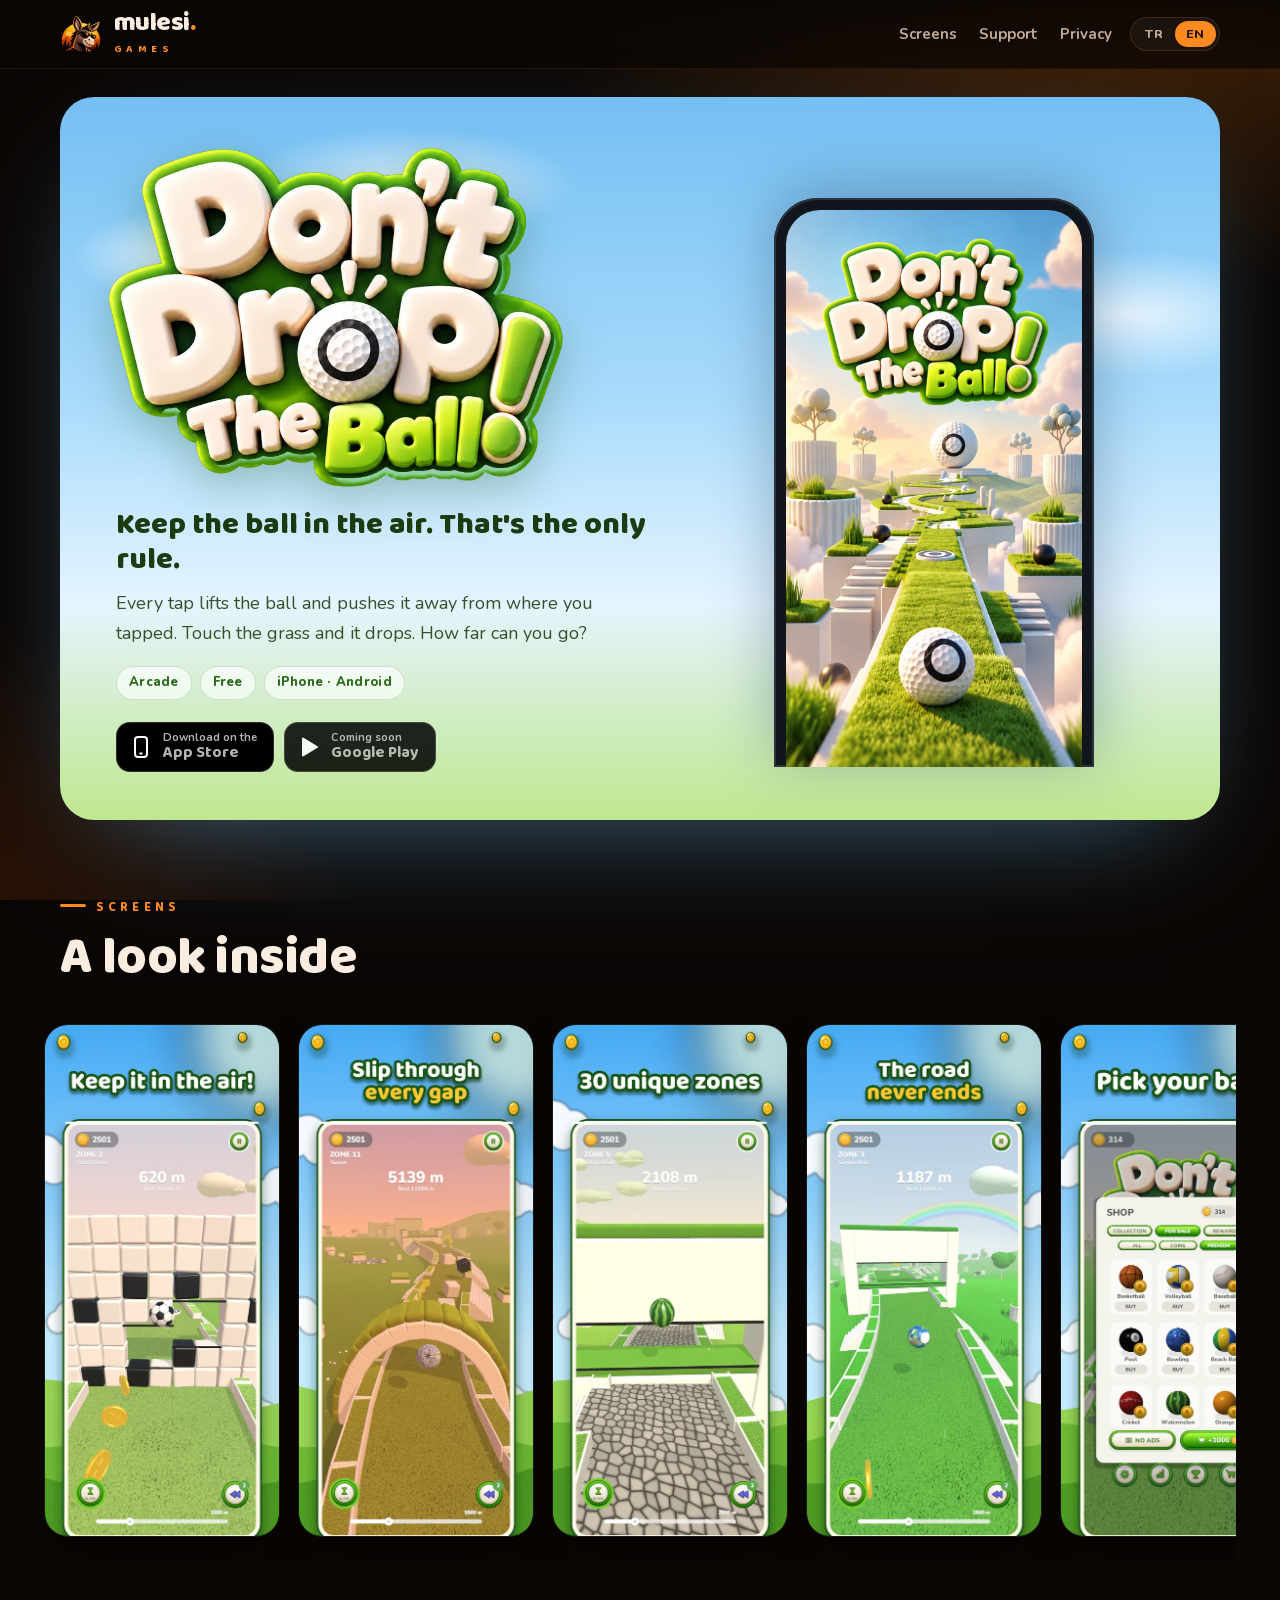
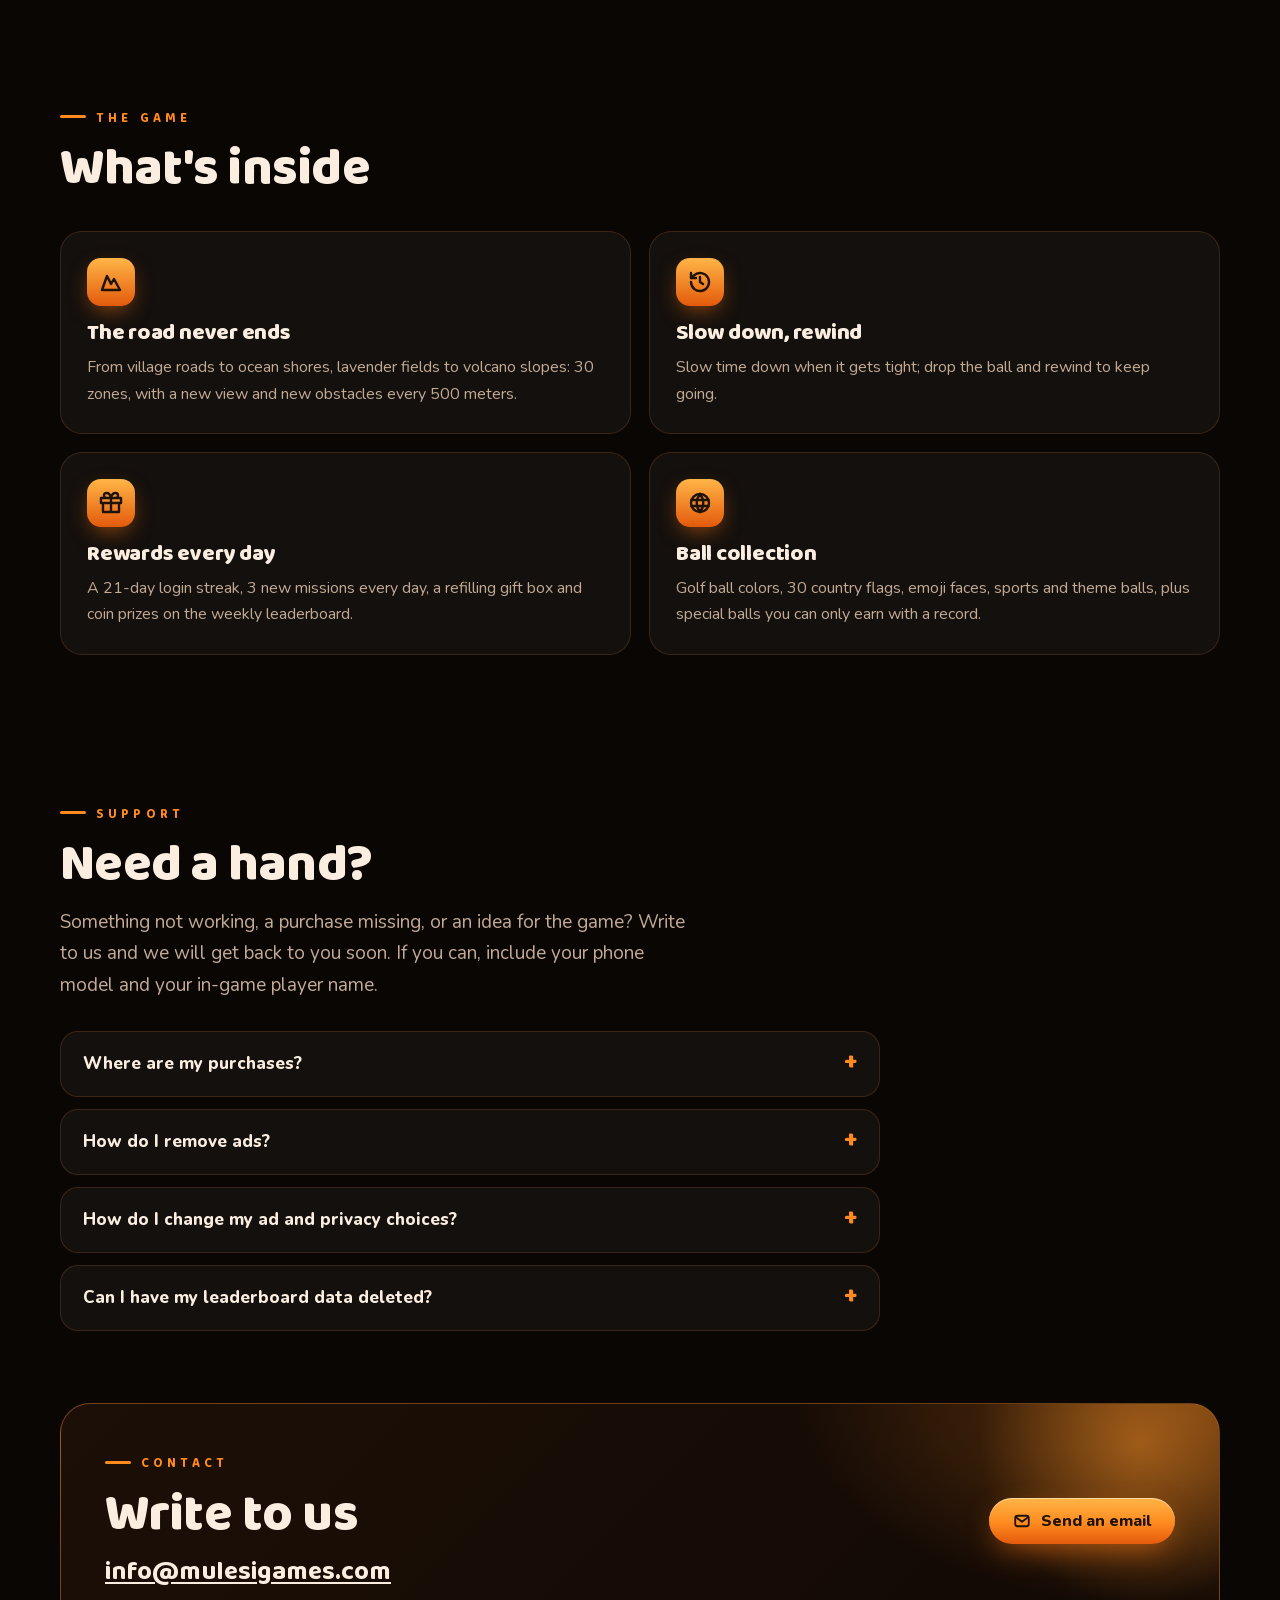
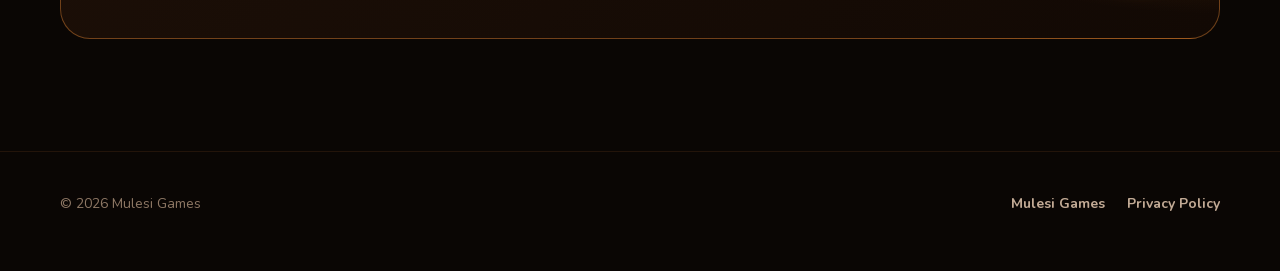
==== dontdrop/index.html @ 301cf57c "Don't Drop is live: App Store link on the home and game pages, Smart App Banner Co-Authored-By: Clau" ====
<!doctype html>
<html lang="en" class="lang-en">
<head>
<meta charset="utf-8">
<meta name="viewport" content="width=device-width, initial-scale=1">
<title>Don't Drop the Ball! · Mulesi Games</title>
<meta name="apple-itunes-app" content="app-id=6822389114">
<meta name="description" content="Don't Drop the Ball! Keep the ball in the air on an endless road through 30 zones. Support, FAQ and contact.">
<meta name="theme-color" content="#0a0604">
<meta property="og:title" content="Don't Drop the Ball!">
<meta property="og:description" content="One tap, one ball, an endless road. How far can you go?">
<meta property="og:image" content="https://mulesigames.com/dontdrop/img/splash.webp">
<meta property="og:url" content="https://mulesigames.com/dontdrop/">
<link rel="icon" type="image/png" href="/favicon.png">
<link rel="apple-touch-icon" href="/apple-touch-icon.png">
<link rel="preload" href="/assets/fonts/baloo2-latin.woff2" as="font" type="font/woff2" crossorigin>
<link rel="stylesheet" href="/assets/site.css?v=5">
<script>(function(){var l;try{l=localStorage.getItem("lang")}catch(e){}if(l!=="tr"&&l!=="en")l=(navigator.language||"").toLowerCase().indexOf("tr")===0?"tr":"en";document.documentElement.className="lang-"+l;document.documentElement.lang=l})()</script>
</head>
<body>

<header class="top">
  <div class="wrap">
    <a class="brand" href="/" aria-label="Mulesi Games">
      <img src="/assets/img/mascot.webp" alt="" width="44" height="44">
      <span><b>mulesi<i>.</i></b><small>GAMES</small></span>
    </a>
    <nav class="nav">
      <a href="#screens"><span data-l="tr">Görseller</span><span data-l="en">Screens</span></a>
      <a href="#support"><span data-l="tr">Destek</span><span data-l="en">Support</span></a>
      <a href="/dontdrop/privacy/"><span data-l="tr">Gizlilik</span><span data-l="en">Privacy</span></a>
    </nav>
    <div class="lang" role="group" aria-label="Language"><button data-set="tr">TR</button><button data-set="en">EN</button></div>
  </div>
</header>

<main>

<div class="wrap">
  <div class="g-hero">
    <div class="copy">
      <img class="logo" src="/dontdrop/img/logo.webp" alt="Don't Drop the Ball!" width="820" height="615">
      <div class="say"><span data-l="tr">Topu havada tut. Tek kural bu.</span><span data-l="en">Keep the ball in the air. That's the only rule.</span></div>
      <p data-l="tr">Her dokunuşta top havalanır ve dokunduğun tarafın tersine kayar. Çimene değerse düşer. Ne kadar uzağa gidebilirsin?</p>
      <p data-l="en">Every tap lifts the ball and pushes it away from where you tapped. Touch the grass and it drops. How far can you go?</p>
      <ul class="chips">
        <li>Arcade</li>
        <li><span data-l="tr">Ücretsiz</span><span data-l="en">Free</span></li>
        <li>iPhone · Android</li>
      </ul>
      <div class="stores">
        <a class="store" href="https://apps.apple.com/app/id6822389114" target="_blank" rel="noopener" aria-label="Don't Drop the Ball! App Store">
          <svg viewBox="0 0 24 24" fill="none" stroke="currentColor" stroke-width="2" aria-hidden="true"><rect x="6" y="2" width="12" height="20" rx="3"/><path d="M10.5 18.5h3"/></svg>
          <span><span data-l="tr">Hemen indir</span><span data-l="en">Download on the</span><b>App Store</b></span>
        </a>
        <span class="store soon">
          <svg viewBox="0 0 24 24" aria-hidden="true"><path fill="currentColor" d="M5 3.5v17a1 1 0 0 0 1.5.87l14-8.5a1 1 0 0 0 0-1.74l-14-8.5A1 1 0 0 0 5 3.5z"/></svg>
          <span><span data-l="tr">Yakında</span><span data-l="en">Coming soon</span><b>Google Play</b></span>
        </span>
      </div>
    </div>
    <div class="phone"><img src="/dontdrop/img/splash.webp" alt="" width="941" height="1672"></div>
  </div>
</div>

<section id="screens">
  <div class="wrap">
    <span class="kicker"><span data-l="tr">Görseller</span><span data-l="en">Screens</span></span>
    <h2 class="title"><span data-l="tr">Oyundan kareler</span><span data-l="en">A look inside</span></h2>
    <div class="shots" data-l="tr">
      <img src="/dontdrop/img/tr-1.webp" alt="Topu havada tut" width="480" height="1043" loading="lazy">
      <img src="/dontdrop/img/tr-2.webp" alt="Engellerin arasından süzül" width="480" height="1043" loading="lazy">
      <img src="/dontdrop/img/tr-3.webp" alt="30 farklı bölge" width="480" height="1043" loading="lazy">
      <img src="/dontdrop/img/tr-4.webp" alt="Yol hiç bitmez" width="480" height="1043" loading="lazy">
      <img src="/dontdrop/img/tr-5.webp" alt="Topunu seç" width="480" height="1043" loading="lazy">
      <img src="/dontdrop/img/tr-6.webp" alt="Her gün ödül" width="480" height="1043" loading="lazy">
      <img src="/dontdrop/img/tr-7.webp" alt="Günlük görevler" width="480" height="1043" loading="lazy">
    </div>
    <div class="shots" data-l="en">
      <img src="/dontdrop/img/en-1.webp" alt="Keep the ball in the air" width="480" height="1043" loading="lazy">
      <img src="/dontdrop/img/en-2.webp" alt="Slip through the obstacles" width="480" height="1043" loading="lazy">
      <img src="/dontdrop/img/en-3.webp" alt="30 different zones" width="480" height="1043" loading="lazy">
      <img src="/dontdrop/img/en-4.webp" alt="The road never ends" width="480" height="1043" loading="lazy">
      <img src="/dontdrop/img/en-5.webp" alt="Pick your ball" width="480" height="1043" loading="lazy">
      <img src="/dontdrop/img/en-6.webp" alt="Rewards every day" width="480" height="1043" loading="lazy">
      <img src="/dontdrop/img/en-7.webp" alt="Daily missions" width="480" height="1043" loading="lazy">
    </div>
  </div>
</section>

<section>
  <div class="wrap">
    <span class="kicker"><span data-l="tr">Oyun</span><span data-l="en">The game</span></span>
    <h2 class="title"><span data-l="tr">Neler var?</span><span data-l="en">What's inside</span></h2>
    <div class="features">
      <div class="value">
        <div class="ic"><svg viewBox="0 0 24 24" fill="none" stroke="currentColor" stroke-width="2.4" stroke-linecap="round" stroke-linejoin="round" aria-hidden="true"><path d="M3 20l5-14 4 8 3-5 6 11z"/></svg></div>
        <h3><span data-l="tr">Yol hiç bitmez</span><span data-l="en">The road never ends</span></h3>
        <p data-l="tr">Köy yolundan okyanus kıyısına, lavanta tarlalarından volkan eteğine 30 farklı bölge. Her 500 metrede yeni bir manzara ve yeni engeller.</p>
        <p data-l="en">From village roads to ocean shores, lavender fields to volcano slopes: 30 zones, with a new view and new obstacles every 500 meters.</p>
      </div>
      <div class="value">
        <div class="ic"><svg viewBox="0 0 24 24" fill="none" stroke="currentColor" stroke-width="2.4" stroke-linecap="round" stroke-linejoin="round" aria-hidden="true"><path d="M3 12a9 9 0 1 0 3-6.7L3 8"/><path d="M3 3v5h5M12 7v5l3 2"/></svg></div>
        <h3><span data-l="tr">Yavaşlat, geri sar</span><span data-l="en">Slow down, rewind</span></h3>
        <p data-l="tr">Zor anlarda zamanı yavaşlat; düşersen geri sar ve kaldığın yerden devam et.</p>
        <p data-l="en">Slow time down when it gets tight; drop the ball and rewind to keep going.</p>
      </div>
      <div class="value">
        <div class="ic"><svg viewBox="0 0 24 24" fill="none" stroke="currentColor" stroke-width="2.4" stroke-linecap="round" stroke-linejoin="round" aria-hidden="true"><path d="M20 12v9H4v-9M2 7h20v5H2zM12 21V7M12 7H7.5a2.5 2.5 0 1 1 0-5C11 2 12 7 12 7zM12 7h4.5a2.5 2.5 0 1 0 0-5C13 2 12 7 12 7z"/></svg></div>
        <h3><span data-l="tr">Her gün ödül</span><span data-l="en">Rewards every day</span></h3>
        <p data-l="tr">21 günlük giriş serisi, her gün 3 yeni görev, dolan hediye kutusu ve haftalık sıralamada jeton ödülleri.</p>
        <p data-l="en">A 21-day login streak, 3 new missions every day, a refilling gift box and coin prizes on the weekly leaderboard.</p>
      </div>
      <div class="value">
        <div class="ic"><svg viewBox="0 0 24 24" fill="none" stroke="currentColor" stroke-width="2.4" stroke-linecap="round" stroke-linejoin="round" aria-hidden="true"><circle cx="12" cy="12" r="9"/><path d="M12 3a14 14 0 0 1 0 18M12 3a14 14 0 0 0 0 18M3.5 9h17M3.5 15h17"/></svg></div>
        <h3><span data-l="tr">Top koleksiyonu</span><span data-l="en">Ball collection</span></h3>
        <p data-l="tr">Golf topu renkleri, 30 ülke bayrağı, emoji yüzleri, spor ve tema topları; yalnızca rekorla kazanılan özel toplar.</p>
        <p data-l="en">Golf ball colors, 30 country flags, emoji faces, sports and theme balls, plus special balls you can only earn with a record.</p>
      </div>
    </div>
  </div>
</section>

<section id="support">
  <div class="wrap">
    <span class="kicker"><span data-l="tr">Destek</span><span data-l="en">Support</span></span>
    <h2 class="title"><span data-l="tr">Yardım lazım mı?</span><span data-l="en">Need a hand?</span></h2>
    <p class="lead" data-l="tr">Bir sorun mu yaşadın, satın aldığın bir ürün mü görünmüyor ya da bir önerin mi var? Bize yaz, en kısa sürede dönelim. Mümkünse telefon modelini ve oyundaki oyuncu adını da ekle.</p>
    <p class="lead" data-l="en">Something not working, a purchase missing, or an idea for the game? Write to us and we will get back to you soon. If you can, include your phone model and your in-game player name.</p>

    <div class="faq">
      <details>
        <summary><span data-l="tr">Satın almalarım nerede?</span><span data-l="en">Where are my purchases?</span></summary>
        <p data-l="tr">iPhone'da Mağaza listesinin en altındaki <b>Satın alımları geri yükle</b> bağlantısına dokun (aynı Apple hesabıyla). Android'de satın almalar oyun açılınca kendiliğinden geri gelir.</p>
        <p data-l="en">On iPhone, tap <b>Restore purchases</b> at the bottom of the shop list (same Apple account). On Android, purchases come back automatically when the game starts.</p>
      </details>
      <details>
        <summary><span data-l="tr">Reklamları nasıl kaldırırım?</span><span data-l="en">How do I remove ads?</span></summary>
        <p data-l="tr">Mağazadaki <b>Reklamsız</b> paketi zorunlu reklamları kalıcı olarak kaldırır. Ödüllü reklamlar (2× jeton, reklamla devam) her zaman isteğe bağlıdır.</p>
        <p data-l="en">The <b>No Ads</b> pack in the shop removes forced ads for good. Rewarded ads (2× coins, continue with an ad) are always optional.</p>
      </details>
      <details>
        <summary><span data-l="tr">Reklam ve gizlilik tercihlerimi nasıl değiştiririm?</span><span data-l="en">How do I change my ad and privacy choices?</span></summary>
        <p data-l="tr">Oyunda <b>Ayarlar ▸ Gizlilik</b> bağlantısına dokun. Bulunduğun bölgede gerekiyorsa reklam izin seçeneklerin açılır; değilse gizlilik politikamızı görürsün.</p>
        <p data-l="en">In the game, tap <b>Settings ▸ Privacy</b>. Where your region requires it, your ad consent options open; otherwise you will see our privacy policy.</p>
      </details>
      <details>
        <summary><span data-l="tr">Sıralamadaki verilerimi sildirebilir miyim?</span><span data-l="en">Can I have my leaderboard data deleted?</span></summary>
        <p data-l="tr">Evet. Oyuncu adınla birlikte bize yaz, sıralamadaki kaydını sileriz. Oyunu silmek cihazdaki tüm verileri kaldırır.</p>
        <p data-l="en">Yes. Write to us with your player name and we will delete your leaderboard entry. Deleting the game removes all data on your device.</p>
      </details>
    </div>
  </div>
</section>

<section id="contact" style="padding-top:0">
  <div class="wrap">
    <div class="contact">
      <div>
        <span class="kicker"><span data-l="tr">İletişim</span><span data-l="en">Contact</span></span>
        <h2 class="title"><span data-l="tr">Bize yaz</span><span data-l="en">Write to us</span></h2>
        <p><a class="mail" href="mailto:info@mulesigames.com?subject=Don't%20Drop%20the%20Ball!">info@mulesigames.com</a></p>
      </div>
      <a class="btn btn-hot" href="mailto:info@mulesigames.com?subject=Don't%20Drop%20the%20Ball!">
        <svg viewBox="0 0 24 24" fill="none" stroke="currentColor" stroke-width="2.4" stroke-linecap="round" stroke-linejoin="round" aria-hidden="true"><rect x="3" y="5" width="18" height="14" rx="3"/><path d="M4 7l8 6 8-6"/></svg>
        <span data-l="tr">E-posta gönder</span><span data-l="en">Send an email</span></a>
    </div>
  </div>
</section>

</main>

<footer>
  <div class="wrap">
    <span>© <span data-year>2026</span> Mulesi Games</span>
    <div class="links">
      <a href="/">Mulesi Games</a>
      <a href="/dontdrop/privacy/"><span data-l="tr">Gizlilik Politikası</span><span data-l="en">Privacy Policy</span></a>
    </div>
  </div>
</footer>

<script src="/assets/site.js?v=2" defer></script>
</body>
</html>
---- assets/site.css ----
/* Mulesi Games — shared styles. Warm dark like the studio banner: black, glowing orange, cream. */

@font-face { font-family: "Baloo 2"; font-style: normal; font-weight: 600 800; font-display: swap;
  src: url(/assets/fonts/baloo2-latin-ext.woff2) format("woff2");
  unicode-range: U+0100-02BA, U+02BD-02C5, U+02C7-02CC, U+02CE-02D7, U+02DD-02FF, U+0304, U+0308, U+0329, U+1D00-1DBF, U+1E00-1E9F, U+1EF2-1EFF, U+2020, U+20A0-20AB, U+20AD-20C4, U+2113, U+2C60-2C7F, U+A720-A7FF; }
@font-face { font-family: "Baloo 2"; font-style: normal; font-weight: 600 800; font-display: swap;
  src: url(/assets/fonts/baloo2-latin.woff2) format("woff2");
  unicode-range: U+0000-00FF, U+0131, U+0152-0153, U+02BB-02BC, U+02C6, U+02DA, U+02DC, U+0304, U+0308, U+0329, U+2000-206F, U+20AC, U+2122, U+2191, U+2193, U+2212, U+2215, U+FEFF, U+FFFD; }
@font-face { font-family: "Nunito"; font-style: normal; font-weight: 400 800; font-display: swap;
  src: url(/assets/fonts/nunito-latin-ext.woff2) format("woff2");
  unicode-range: U+0100-02BA, U+02BD-02C5, U+02C7-02CC, U+02CE-02D7, U+02DD-02FF, U+0304, U+0308, U+0329, U+1D00-1DBF, U+1E00-1E9F, U+1EF2-1EFF, U+2020, U+20A0-20AB, U+20AD-20C4, U+2113, U+2C60-2C7F, U+A720-A7FF; }
@font-face { font-family: "Nunito"; font-style: normal; font-weight: 400 800; font-display: swap;
  src: url(/assets/fonts/nunito-latin.woff2) format("woff2");
  unicode-range: U+0000-00FF, U+0131, U+0152-0153, U+02BB-02BC, U+02C6, U+02DA, U+02DC, U+0304, U+0308, U+0329, U+2000-206F, U+20AC, U+2122, U+2191, U+2193, U+2212, U+2215, U+FEFF, U+FFFD; }

:root {
  --bg: #0a0604;
  --bg-2: #120a06;
  --card: rgba(255, 236, 214, 0.045);
  --card-hi: rgba(255, 236, 214, 0.075);
  --line: rgba(255, 150, 60, 0.16);
  --line-hi: rgba(255, 150, 60, 0.38);
  --cream: #fbeee0;
  --muted: #c2aa95;
  --dim: #8d7764;
  --orange: #ff8a1f;
  --orange-2: #ffb547;
  --deep: #e35a0c;
  --ink: #1f1208;
  --radius: 26px;
  --display: "Baloo 2", "Nunito", system-ui, sans-serif;
  --body: "Nunito", system-ui, -apple-system, "Segoe UI", Roboto, sans-serif;
  color-scheme: dark;
}

* { box-sizing: border-box; }
html { scroll-behavior: smooth; -webkit-text-size-adjust: 100%; }
body {
  margin: 0;
  min-height: 100vh;
  background-color: var(--bg);
  background-image:
    radial-gradient(900px 520px at 88% -8%, rgba(255, 128, 20, 0.30), transparent 70%),
    radial-gradient(700px 480px at -10% 105%, rgba(227, 90, 12, 0.20), transparent 70%);
  background-attachment: fixed;
  color: var(--cream);
  font: 17px/1.65 var(--body);
  overflow-x: hidden;
}
img { max-width: 100%; height: auto; display: block; }
a { color: var(--orange-2); text-decoration-thickness: 1.5px; text-underline-offset: 3px; }
a:hover { color: var(--cream); }
h1, h2, h3 { font-family: var(--display); line-height: 1.08; margin: 0; letter-spacing: -0.01em; }
p { margin: 0 0 1em; }

/* both languages live in the page; the <html> class shows one */
.lang-tr [data-l="en"], .lang-en [data-l="tr"] { display: none !important; }

.wrap { width: min(1160px, 100% - 32px); margin-inline: auto; }

/* ------------------------------------------------------------------ header */

.top {
  position: sticky; top: 0; z-index: 20;
  background: linear-gradient(180deg, rgba(10, 6, 4, 0.92), rgba(10, 6, 4, 0.72));
  backdrop-filter: blur(14px); -webkit-backdrop-filter: blur(14px);
  border-bottom: 1px solid rgba(255, 150, 60, 0.10);
}
.top .wrap { display: flex; align-items: center; gap: 18px; height: 68px; }
.brand { display: flex; align-items: center; gap: 10px; color: var(--cream); text-decoration: none; margin-right: auto; }
.brand img { width: 44px; height: 44px; }
.brand b { font-family: var(--display); font-weight: 800; font-size: 26px; letter-spacing: -0.02em; line-height: 1; }
.brand b i { font-style: normal; color: var(--orange); }
.brand small { display: block; font-family: var(--display); font-weight: 700; font-size: 10.5px; letter-spacing: 0.42em; color: var(--orange); margin-top: 2px; }
.nav { display: flex; gap: 22px; }
.nav a { color: var(--muted); text-decoration: none; font-weight: 700; font-size: 15px; }
.nav a:hover { color: var(--cream); }
.lang {
  display: inline-flex; padding: 3px; border-radius: 999px;
  background: var(--card); border: 1px solid var(--line);
}
.lang button {
  appearance: none; border: 0; background: transparent; color: var(--muted);
  font: 800 12.5px/1 var(--body); letter-spacing: 0.06em; padding: 7px 11px; border-radius: 999px; cursor: pointer;
}
.lang-tr .lang [data-set="tr"], .lang-en .lang [data-set="en"] { background: var(--orange); color: var(--ink); }

/* ------------------------------------------------------------------ buttons, chips */

.btn {
  display: inline-flex; align-items: center; gap: 10px;
  padding: 14px 24px; border-radius: 999px;
  font: 800 16px/1 var(--body); text-decoration: none; cursor: pointer;
  transition: transform 0.15s ease, box-shadow 0.15s ease, background 0.15s ease;
}
.btn:hover { transform: translateY(-2px); }
.btn-hot {
  background: linear-gradient(180deg, var(--orange-2), var(--orange) 55%, var(--deep));
  color: var(--ink);
  box-shadow: 0 10px 30px -8px rgba(255, 120, 20, 0.65), inset 0 1px 0 rgba(255, 255, 255, 0.45);
}
.btn-hot:hover { color: var(--ink); box-shadow: 0 14px 38px -8px rgba(255, 120, 20, 0.8), inset 0 1px 0 rgba(255, 255, 255, 0.45); }
.btn-ghost { color: var(--cream); background: var(--card); border: 1px solid var(--line-hi); }
.btn-ghost:hover { color: var(--cream); background: var(--card-hi); }
.btn svg { width: 18px; height: 18px; }

.chips { display: flex; flex-wrap: wrap; gap: 8px; margin: 0 0 22px; padding: 0; list-style: none; }
.chips li {
  font-size: 13px; font-weight: 800; letter-spacing: 0.02em;
  padding: 5px 12px; border-radius: 999px;
  background: rgba(255, 138, 31, 0.12); color: var(--orange-2); border: 1px solid rgba(255, 138, 31, 0.25);
}

.stores { display: flex; flex-wrap: wrap; gap: 10px; }
.store {
  display: inline-flex; align-items: center; gap: 10px;
  padding: 9px 16px 9px 12px; border-radius: 14px;
  background: #000; border: 1px solid rgba(255, 255, 255, 0.18); color: #fff;
  text-decoration: none; line-height: 1.1;
}
.store svg { width: 24px; height: 24px; flex: none; }
.store span { display: block; font-size: 11px; color: rgba(255, 255, 255, 0.7); font-weight: 700; }
.store b { display: block; font-size: 16px; font-family: var(--display); font-weight: 700; }
.store.soon { opacity: 0.85; }
a.store { transition: transform 0.15s, border-color 0.15s; }
a.store:hover { transform: translateY(-2px); border-color: rgba(255, 255, 255, 0.5); }

/* ------------------------------------------------------------------ sections */

section { padding: 72px 0; }
.kicker {
  display: inline-block; font-family: var(--display); font-weight: 700;
  font-size: 13px; letter-spacing: 0.32em; text-transform: uppercase; color: var(--orange);
  margin-bottom: 12px;
}
.kicker::before { content: ""; display: inline-block; width: 26px; height: 3px; border-radius: 3px; background: var(--orange); vertical-align: middle; margin-right: 10px; transform: translateY(-2px); }
.title { font-size: clamp(34px, 5vw, 52px); font-weight: 800; margin-bottom: 14px; }
.lead { color: var(--muted); font-size: 19px; max-width: 640px; }

/* ------------------------------------------------------------------ studio hero */

.hero { padding: 40px 0 24px; }
.hero .wrap { display: grid; grid-template-columns: 0.75fr 1.25fr; gap: 40px; align-items: center; }
/* logo solda, yazı sağda */
.hero .hero-art { grid-column: 1; grid-row: 1; }
.hero .hero-copy { grid-column: 2; grid-row: 1; }
.hero h1 { font-size: clamp(38px, 5.6vw, 66px); font-weight: 800; margin-bottom: 18px; }
.hero h1 em { font-style: normal; background: linear-gradient(180deg, var(--orange-2), var(--deep)); -webkit-background-clip: text; background-clip: text; color: transparent; }
.hero-copy > p { color: var(--muted); font-size: 18px; max-width: 540px; }
.hero .row { display: flex; flex-wrap: wrap; gap: 12px; margin-top: 8px; }

.hero-art { position: relative; justify-self: center; width: min(360px, 100%); aspect-ratio: 483 / 430; }
.hero-art .sun {
  position: absolute; inset: -18% -14% -6%; border-radius: 50%;
  background: radial-gradient(closest-side, rgba(255, 150, 40, 0.55), rgba(255, 110, 10, 0.18) 60%, transparent);
  filter: blur(8px);
}
.hero-art .mascot { position: relative; width: 100%; height: auto; filter: drop-shadow(0 24px 40px rgba(0, 0, 0, 0.55)); }
.hero-art .ball {
  position: absolute; width: 34px; height: 34px; right: 2%; top: 4%; border-radius: 50%;
  background: radial-gradient(circle at 34% 30%, #fff3d6, var(--orange-2) 30%, var(--orange) 60%, var(--deep));
  box-shadow: 0 10px 24px -4px rgba(255, 120, 20, 0.7);
}

/* ana sayfa: standart logo hero'da büyük; kaydırınca küçülüp başlığın sol üstündeki .dock'a yerleşir (site.js,
   html.flying). JavaScript yoksa logo hero'da kalır. */
.hero-logo-box { aspect-ratio: 640 / 707; width: min(340px, 100%); }
.hero-logo { display: block; width: 100%; height: auto; filter: drop-shadow(0 24px 40px rgba(0, 0, 0, 0.55)); }
.brand .dock { display: block; width: 46px; height: 51px; }
.flying .hero-logo { visibility: hidden; }
.fly-logo {
  position: fixed; left: 0; top: 0; z-index: 30; pointer-events: none; transform-origin: 0 0; will-change: transform;
  filter: drop-shadow(0 18px 30px rgba(0, 0, 0, 0.5));
}

/* ------------------------------------------------------------------ game cards */

.games { display: grid; gap: 24px; margin-top: 34px; }
.game {
  display: grid; grid-template-columns: minmax(250px, 340px) 1fr; gap: 0;
  border-radius: var(--radius); overflow: hidden;
  background: linear-gradient(135deg, rgba(255, 236, 214, 0.07), rgba(255, 236, 214, 0.02));
  border: 1px solid var(--line);
  box-shadow: 0 30px 80px -40px rgba(0, 0, 0, 0.9);
}
.game .art { position: relative; background: #8ccaf2; min-height: 100%; }
.game .art img { width: 100%; height: 100%; object-fit: cover; object-position: 50% 12%; }
.game .info { padding: 36px 38px; display: flex; flex-direction: column; justify-content: center; }
.game .head { display: flex; align-items: center; gap: 16px; margin-bottom: 18px; }
.game .head img { width: 76px; height: 76px; border-radius: 19px; box-shadow: 0 8px 22px rgba(0, 0, 0, 0.45); }
.game h3 { font-size: clamp(28px, 3.4vw, 38px); font-weight: 800; }
.game .tag { color: var(--orange-2); font-weight: 800; font-size: 15px; margin-top: 4px; }
.game .info > p { color: var(--muted); max-width: 560px; }
.game .actions { display: flex; flex-wrap: wrap; align-items: center; gap: 14px 18px; margin-top: 6px; }

.next {
  display: flex; align-items: center; gap: 22px; padding: 26px 30px;
  border-radius: var(--radius); border: 1.5px dashed var(--line-hi);
  background: rgba(255, 138, 31, 0.04);
}
.next img { width: 72px; height: 72px; filter: grayscale(1) brightness(0.55) sepia(1) hue-rotate(-12deg) saturate(3); opacity: 0.8; }
.next h3 { font-size: 24px; font-weight: 800; }
.next p { margin: 4px 0 0; color: var(--muted); }

/* ------------------------------------------------------------------ studio values */

.values { display: grid; grid-template-columns: repeat(3, 1fr); gap: 18px; margin-top: 34px; }
.value { padding: 26px; border-radius: 22px; background: var(--card); border: 1px solid var(--line); }
.value .ic {
  width: 48px; height: 48px; border-radius: 14px; display: grid; place-items: center; margin-bottom: 16px;
  background: linear-gradient(180deg, var(--orange-2), var(--deep)); color: var(--ink);
  box-shadow: 0 8px 22px -6px rgba(255, 120, 20, 0.6);
}
.value .ic svg { width: 24px; height: 24px; }
.value h3 { font-size: 22px; font-weight: 800; margin-bottom: 8px; }
.value p { color: var(--muted); margin: 0; font-size: 16px; }

/* ------------------------------------------------------------------ contact */

.contact {
  position: relative; overflow: hidden;
  display: grid; grid-template-columns: 1fr auto; gap: 24px; align-items: center;
  padding: 44px; border-radius: 30px;
  background: radial-gradient(600px 300px at 100% 0%, rgba(255, 138, 31, 0.35), transparent 70%), linear-gradient(135deg, #1c0f07, #120904);
  border: 1px solid var(--line-hi);
}
.contact .title { margin-bottom: 8px; }
.contact p { color: var(--muted); margin: 0; }
.contact .mail { font-family: var(--display); font-weight: 700; font-size: clamp(20px, 2.6vw, 26px); color: var(--cream); word-break: break-all; }

/* ------------------------------------------------------------------ footer */

footer { padding: 40px 0 56px; border-top: 1px solid rgba(255, 150, 60, 0.10); margin-top: 40px; }
footer .wrap { display: flex; flex-wrap: wrap; gap: 14px 28px; align-items: center; justify-content: space-between; color: var(--dim); font-size: 14px; }
footer .links { display: flex; flex-wrap: wrap; gap: 8px 22px; }
footer a { color: var(--muted); text-decoration: none; font-weight: 700; }
footer a:hover { color: var(--cream); }

/* ------------------------------------------------------------------ game page */

.g-hero {
  position: relative; overflow: hidden; border-radius: 34px; margin-top: 28px;
  background: linear-gradient(180deg, #74bff3 0%, #a9dbfb 42%, #e5f4ff 70%, #bfe78f 100%);
  color: #183018;
  display: grid; grid-template-columns: 1.1fr 0.9fr; align-items: center; gap: 24px;
  padding: 48px 56px 0;
  box-shadow: 0 40px 120px -50px rgba(120, 200, 255, 0.55);
}
.g-hero::before {
  content: ""; position: absolute; inset: 0; pointer-events: none;
  background:
    radial-gradient(180px 70px at 12% 22%, rgba(255, 255, 255, 0.9), transparent 70%),
    radial-gradient(240px 80px at 30% 12%, rgba(255, 255, 255, 0.7), transparent 70%),
    radial-gradient(260px 90px at 92% 30%, rgba(255, 255, 255, 0.75), transparent 70%);
}
.g-hero > * { position: relative; }
.g-hero .copy { padding-bottom: 48px; }
.g-hero .logo { width: min(460px, 100%); filter: drop-shadow(0 14px 22px rgba(30, 80, 20, 0.28)); margin: 0 0 18px -10px; }
.g-hero .say { font-family: var(--display); font-weight: 800; font-size: clamp(22px, 2.6vw, 30px); line-height: 1.15; margin-bottom: 12px; color: #1d3b12; }
.g-hero p { color: #34512a; font-size: 18px; max-width: 520px; }
.g-hero .chips li { background: rgba(255, 255, 255, 0.65); color: #2d6a1a; border-color: rgba(45, 106, 26, 0.18); }
.phone {
  justify-self: center; width: min(320px, 80%); aspect-ratio: 941 / 1672;
  border-radius: 44px 44px 0 0; padding: 12px 12px 0; background: #11161d;
  box-shadow: 0 -10px 60px rgba(30, 60, 90, 0.35), inset 0 0 0 2px #2b333d;
}
.phone img { width: 100%; height: 100%; object-fit: cover; object-position: top; border-radius: 34px 34px 0 0; }

.shots {
  display: flex; gap: 18px; overflow-x: auto; scroll-snap-type: x mandatory;
  padding: 8px 16px 22px; margin: 30px -16px 0;
  scrollbar-width: thin; scrollbar-color: var(--orange) transparent;
}
.shots img {
  flex: none; width: 236px; aspect-ratio: 1320 / 2868; height: auto; scroll-snap-align: start;
  border-radius: 24px; box-shadow: 0 20px 50px -20px rgba(0, 0, 0, 0.9); border: 1px solid rgba(255, 255, 255, 0.08);
}

.features { display: grid; grid-template-columns: repeat(2, 1fr); gap: 18px; margin-top: 34px; }

.faq { margin-top: 30px; display: grid; gap: 12px; max-width: 820px; }
.faq details { border-radius: 18px; background: var(--card); border: 1px solid var(--line); padding: 0 22px; }
.faq details[open] { background: var(--card-hi); border-color: var(--line-hi); }
.faq summary { cursor: pointer; list-style: none; padding: 18px 0; font-weight: 800; font-size: 17px; display: flex; justify-content: space-between; gap: 16px; }
.faq summary::-webkit-details-marker { display: none; }
.faq summary::after { content: "+"; font-family: var(--display); font-size: 24px; line-height: 1; color: var(--orange); transition: transform 0.2s; }
.faq details[open] summary::after { transform: rotate(45deg); }
.faq details p { color: var(--muted); margin: 0 0 18px; }

/* ------------------------------------------------------------------ legal page */

.legal { max-width: 780px; padding-top: 48px; }
.legal h1 { font-size: clamp(32px, 4.6vw, 46px); font-weight: 800; margin-bottom: 8px; }
.legal h2 { font-size: 22px; font-weight: 800; margin: 34px 0 8px; color: var(--orange-2); }
.legal p { color: #e6d6c6; }
.legal .muted { color: var(--dim); font-size: 14px; }

/* ------------------------------------------------------------------ small screens */

@media (max-width: 860px) {
  .nav { display: none; }
  .hero { padding-top: 24px; }
  .hero .wrap { grid-template-columns: 1fr; gap: 8px; }
  .hero .hero-art, .hero .hero-copy { grid-column: 1; }
  .hero .hero-copy { grid-row: 2; }
  .hero-art { grid-row: 1; width: min(230px, 62%); }
  .hero-logo-box { width: min(200px, 52%); }
  .game { grid-template-columns: 1fr; }
  .game .art { aspect-ratio: 16 / 10; }
  .game .info { padding: 26px 22px 28px; }
  .values, .features { grid-template-columns: 1fr; }
  .contact { grid-template-columns: 1fr; padding: 30px 24px; }
  .g-hero { grid-template-columns: 1fr; padding: 32px 22px 0; text-align: left; }
  .g-hero .copy { padding-bottom: 8px; }
  section { padding: 56px 0; }
}
@media (max-width: 600px) {
  body { font-size: 16px; }
  .brand b { font-size: 23px; }
  .brand img { width: 38px; height: 38px; }
  .shots img { width: 200px; }
}

/* ------------------------------------------------------------------ motion
   Only when the visitor hasn't asked for reduced motion. Scroll reveals are armed by site.js
   (html[data-motion]) so the page is fully visible without JavaScript. */

/* scroll progress along the bottom of the header, with a ball riding the tip */
.progress { position: absolute; left: 0; right: 0; bottom: -1px; height: 3px; pointer-events: none; }
.progress i {
  position: absolute; inset: 0; transform-origin: 0 50%; transform: scaleX(var(--p, 0));
  background: linear-gradient(90deg, var(--deep), var(--orange), var(--orange-2));
}
.progress b {
  position: absolute; top: -5px; left: calc(var(--p, 0) * 100% - 13px); width: 13px; height: 13px; border-radius: 50%;
  transform: rotate(calc(var(--p, 0) * 1440deg));
  background: radial-gradient(circle at 35% 30%, #fff3d6, var(--orange-2) 35%, var(--deep));
  box-shadow: 0 0 12px rgba(255, 140, 30, 0.8);
  opacity: min(1, calc(var(--p, 0) * 40));
}

@media (prefers-reduced-motion: no-preference) {
  .top .wrap, .brand img, .brand b { transition: height 0.3s ease, width 0.3s ease, font-size 0.3s ease, transform 0.4s ease; }
  .top { transition: background 0.3s ease, box-shadow 0.3s ease; }
  .top.scrolled { background: rgba(10, 6, 4, 0.94); box-shadow: 0 10px 30px -12px rgba(0, 0, 0, 0.8); }
  .top.scrolled .wrap { height: 56px; }
  .top.scrolled .brand img { width: 36px; height: 36px; transform: rotate(-8deg); }
  .top.scrolled .brand b { font-size: 23px; }
  .top.scrolled .brand .dock { width: 40px; height: 44px; }
  .brand .dock { transition: width 0.3s ease, height 0.3s ease; }

  /* hero plays once on load */
  .hero-copy > * { animation: rise 0.8s cubic-bezier(0.2, 0.8, 0.2, 1) both; }
  .hero-copy > :nth-child(2) { animation-delay: 0.08s; }
  .hero-copy > :nth-child(3), .hero-copy > :nth-child(4) { animation-delay: 0.16s; }
  .hero-copy > :nth-child(5) { animation-delay: 0.24s; }
  .hero-art { animation: pop 0.9s cubic-bezier(0.2, 1.4, 0.4, 1) 0.15s both; }
  .hero-art .mascot { animation: float 6s ease-in-out infinite; }
  .hero-art .sun { animation: glow 4s ease-in-out infinite alternate; }
  .hero-art .ball { animation: bounce 1.6s cubic-bezier(0.5, 0, 0.5, 1) infinite alternate; }
  [data-parallax] { translate: 0 var(--py, 0px); }

  /* scroll reveals */
  html[data-motion] [data-reveal] {
    opacity: 0; transform: translateY(36px) scale(0.98);
    transition: opacity 0.7s ease, transform 0.8s cubic-bezier(0.2, 0.8, 0.2, 1);
    transition-delay: calc(var(--i, 0) * 0.1s);
  }
  html[data-motion] [data-reveal="left"] { transform: translateX(-48px); }
  html[data-motion] [data-reveal="right"] { transform: translateX(48px); }
  html[data-motion] [data-reveal].in { opacity: 1; transform: none; }

  html[data-motion] .kicker::before { width: 0; transition: width 0.6s ease 0.2s; }
  html[data-motion] .in .kicker::before, html[data-motion] .kicker.in::before, html .hero .kicker::before { width: 26px; }
  html[data-motion] .value .ic { transform: scale(0.3) rotate(-30deg); transition: transform 0.6s cubic-bezier(0.2, 1.6, 0.4, 1) calc(var(--i, 0) * 0.1s + 0.2s); }
  html[data-motion] .value.in .ic { transform: none; }
  .value { transition: transform 0.25s ease, border-color 0.25s ease, background 0.25s ease; }
  .value:hover { transform: translateY(-6px) rotate(-0.6deg); border-color: var(--line-hi); background: var(--card-hi); }
  .value:hover .ic { animation: wiggle 0.5s ease; }
  html[data-motion] .next.in img { animation: peek 2.4s ease-in-out 0.4s infinite; }

  .game .art { overflow: hidden; }
  .game .art img { transform: scale(1.08); transform-origin: 50% 30%; transition: transform 0.6s ease; }
  .game:hover .art img { transform: scale(1.12); }
  .game .head img { transition: transform 0.3s cubic-bezier(0.2, 1.6, 0.4, 1); }
  .game:hover .head img { transform: rotate(-6deg) scale(1.06); }

  .contact::before {
    content: ""; position: absolute; width: 320px; height: 320px; right: -80px; top: -120px; border-radius: 50%;
    background: radial-gradient(closest-side, rgba(255, 150, 40, 0.45), transparent); animation: glow 5s ease-in-out infinite alternate;
    pointer-events: none;
  }
  .contact > * { position: relative; }
}

@keyframes rise { from { opacity: 0; transform: translateY(26px); } }
@keyframes pop { from { opacity: 0; transform: scale(0.7) rotate(-6deg); } }
@keyframes float { 50% { transform: translateY(-12px) rotate(1.5deg); } }
@keyframes glow { from { opacity: 0.7; transform: scale(0.94); } to { opacity: 1; transform: scale(1.06); } }
@keyframes bounce { from { transform: translateY(0) scale(1.08, 0.9); } 18% { transform: translateY(-6px) scale(1); } to { transform: translateY(-64px); } }
@keyframes wiggle { 25% { transform: rotate(-12deg); } 75% { transform: rotate(10deg); } }
@keyframes peek { 0%, 70%, 100% { transform: none; } 80% { transform: translateY(-8px) rotate(-8deg); } 90% { transform: translateY(-4px) rotate(6deg); } }

@media (prefers-reduced-motion: reduce) { html { scroll-behavior: auto; } .btn { transition: none; } .progress b { display: none; } }
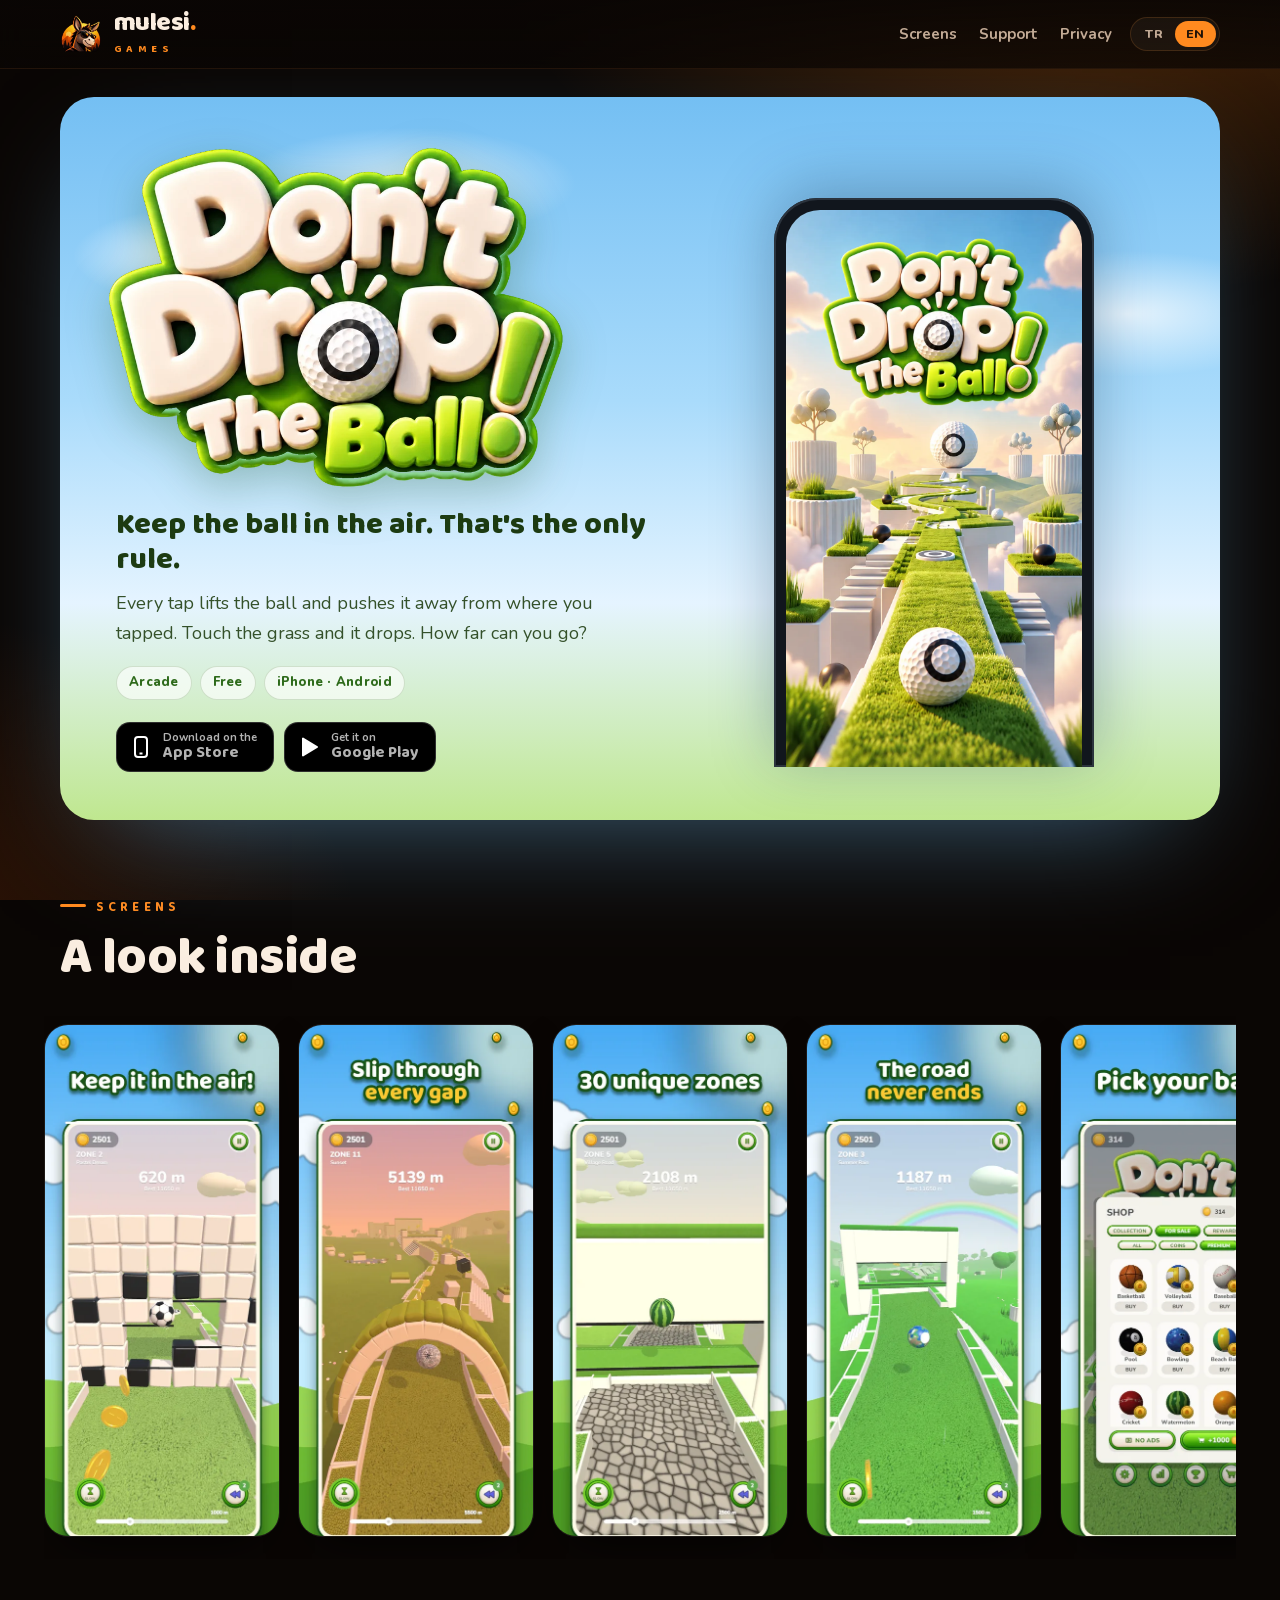
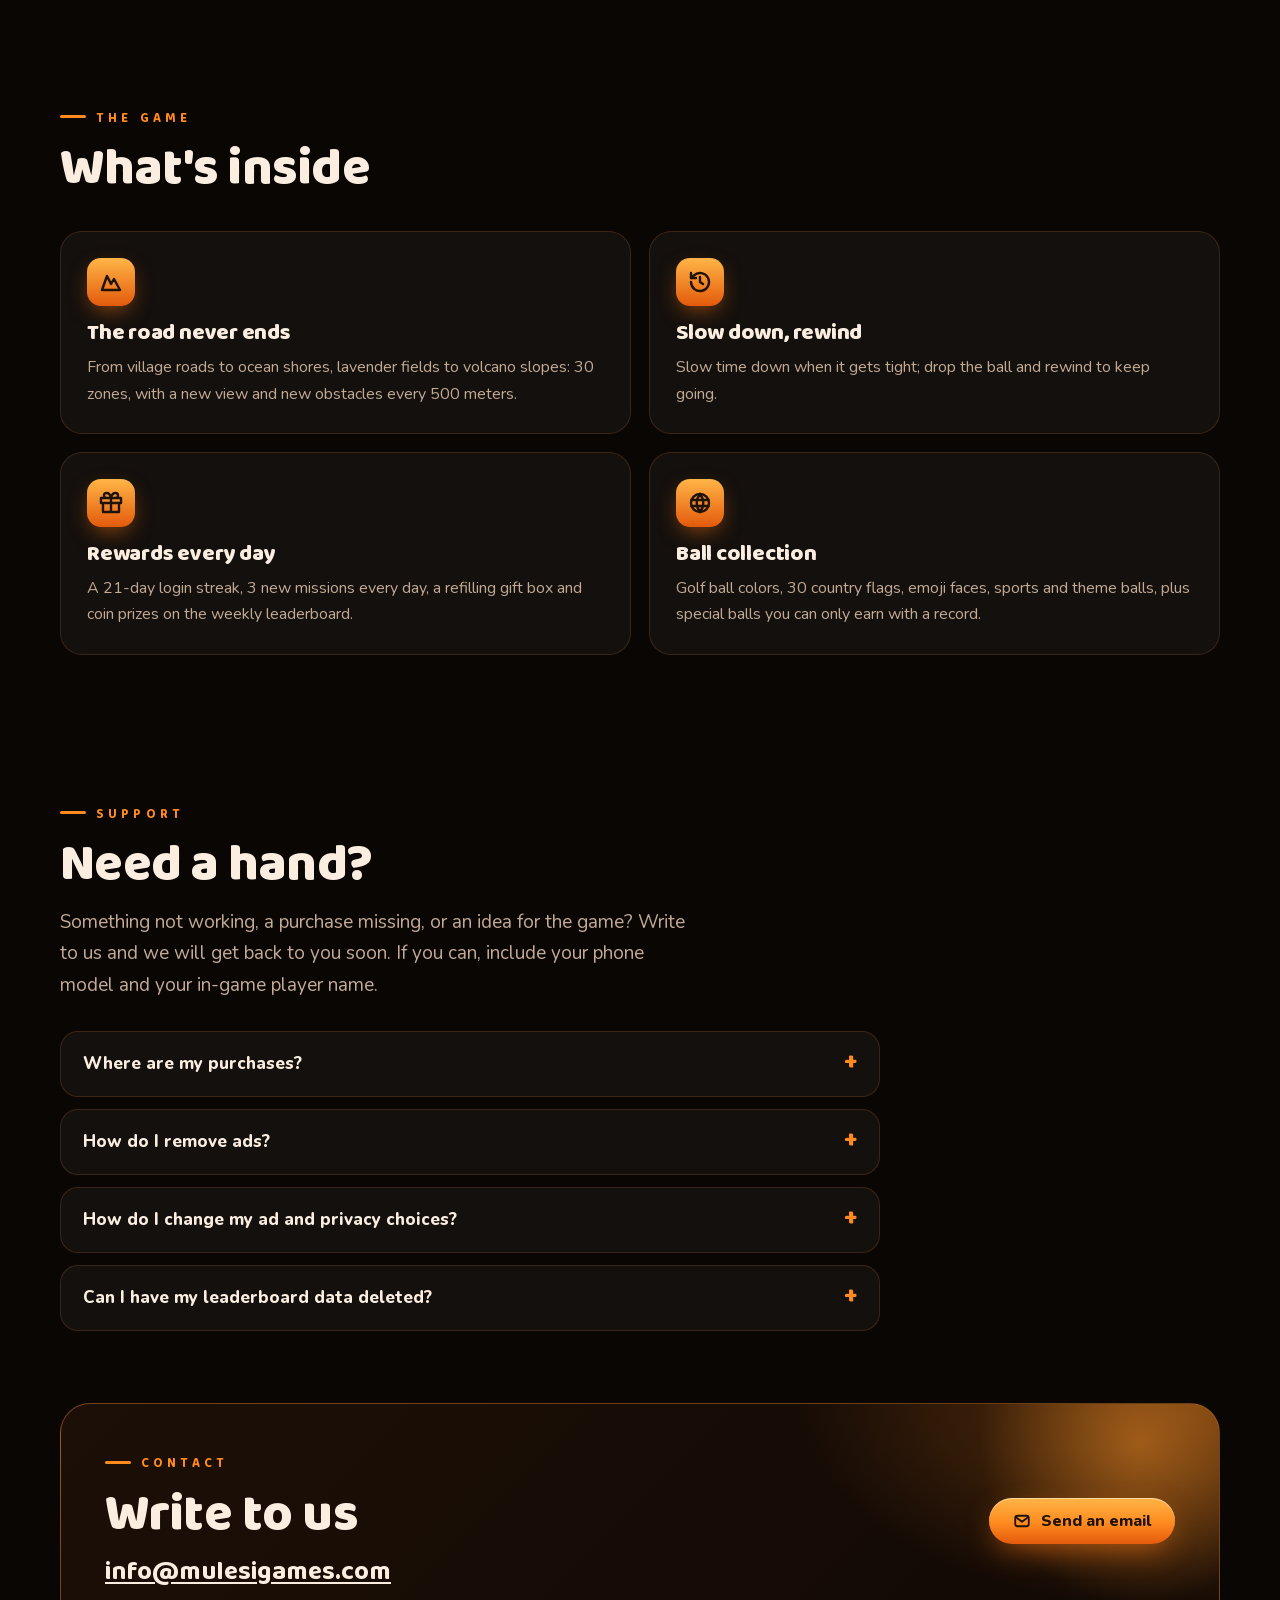
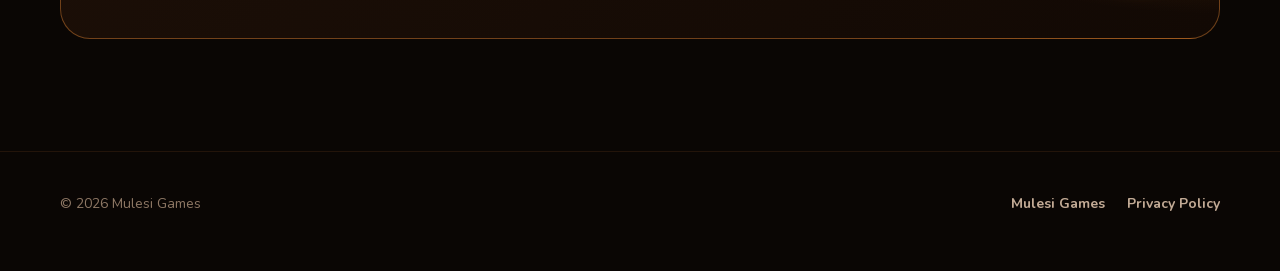
==== commit cba631a0: "Don't Drop: Google Play badge links to the live listing Co-Authored-By: Claude Opus 5.5 <noreply@ant" ====
--- a/dontdrop/index.html
+++ b/dontdrop/index.html
@@ -53,10 +53,10 @@
           <svg viewBox="0 0 24 24" fill="none" stroke="currentColor" stroke-width="2" aria-hidden="true"><rect x="6" y="2" width="12" height="20" rx="3"/><path d="M10.5 18.5h3"/></svg>
           <span><span data-l="tr">Hemen indir</span><span data-l="en">Download on the</span><b>App Store</b></span>
         </a>
-        <span class="store soon">
+        <a class="store" href="https://play.google.com/store/apps/details?id=com.mulesigames.dontdrop" target="_blank" rel="noopener" aria-label="Don't Drop the Ball! Google Play">
           <svg viewBox="0 0 24 24" aria-hidden="true"><path fill="currentColor" d="M5 3.5v17a1 1 0 0 0 1.5.87l14-8.5a1 1 0 0 0 0-1.74l-14-8.5A1 1 0 0 0 5 3.5z"/></svg>
-          <span><span data-l="tr">Yakında</span><span data-l="en">Coming soon</span><b>Google Play</b></span>
-        </span>
+          <span><span data-l="tr">Hemen indir</span><span data-l="en">Get it on</span><b>Google Play</b></span>
+        </a>
       </div>
     </div>
     <div class="phone"><img src="/dontdrop/img/splash.webp" alt="" width="941" height="1672"></div>
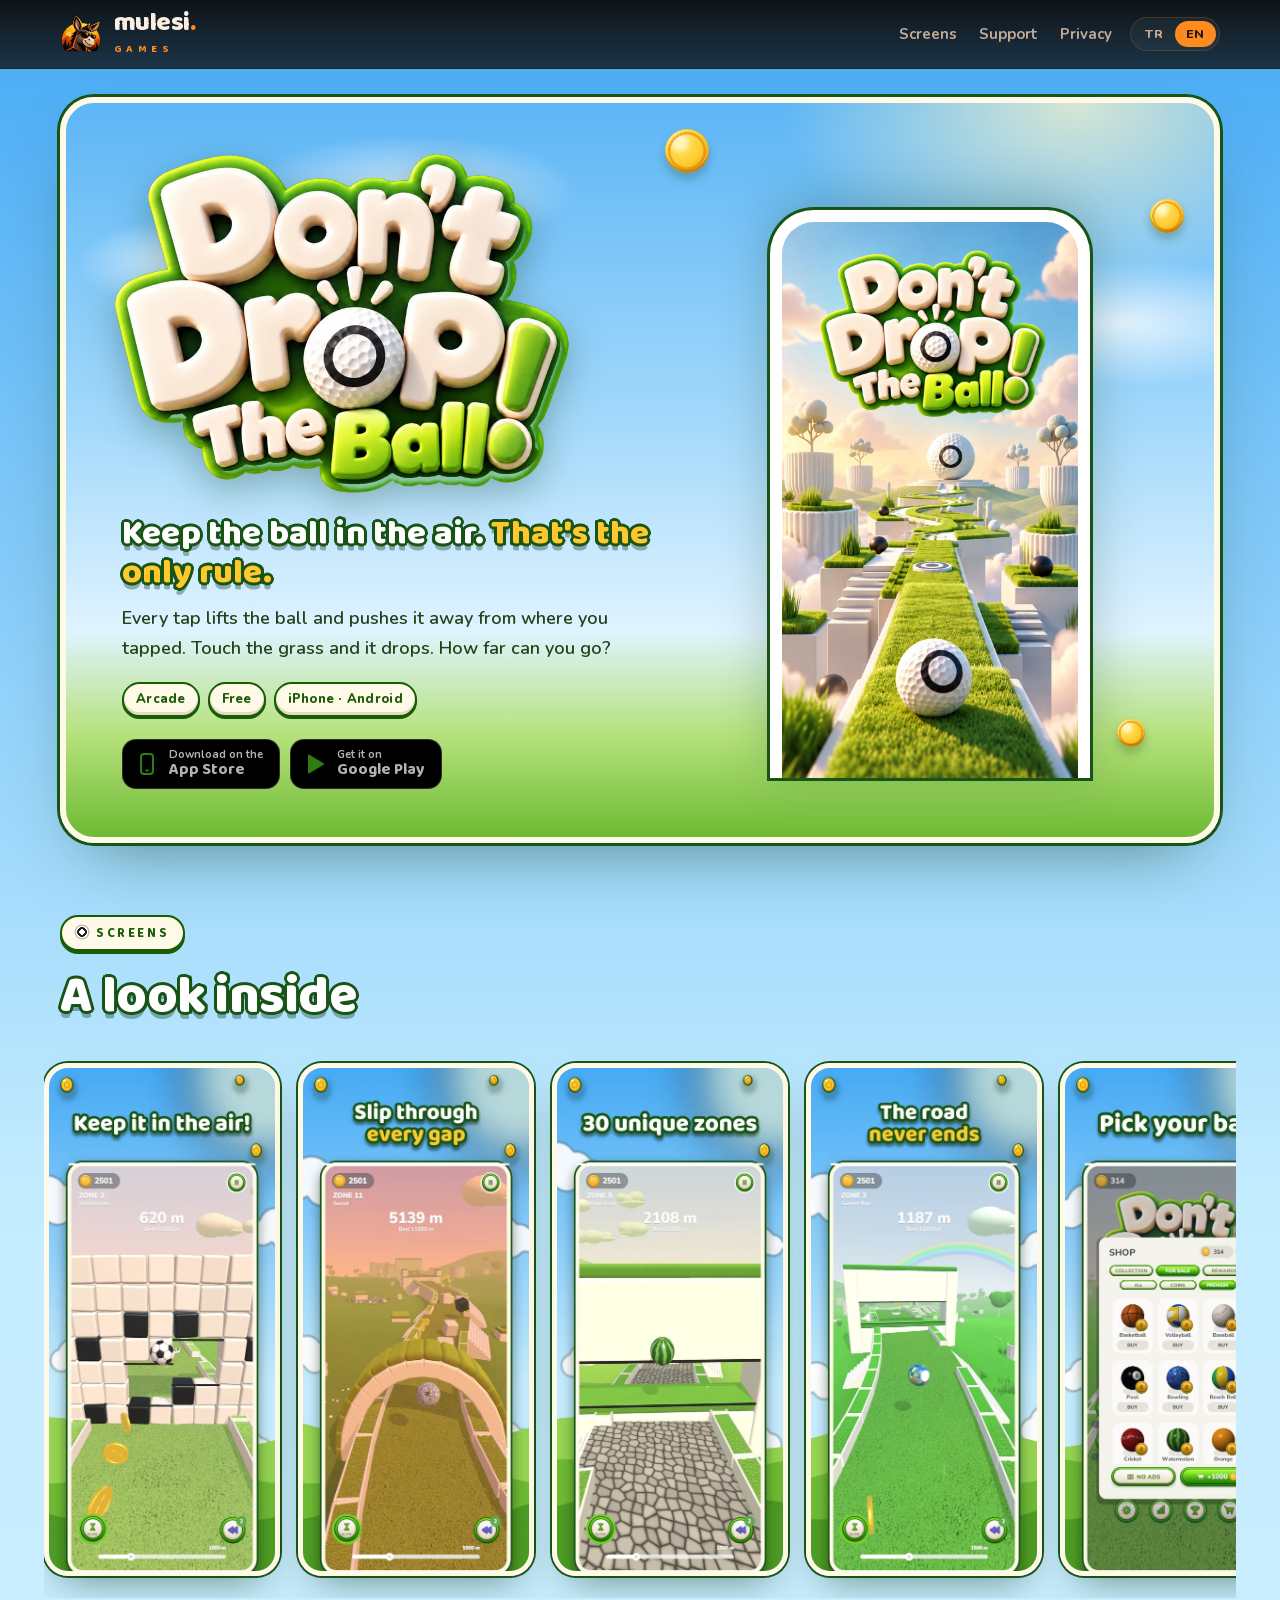
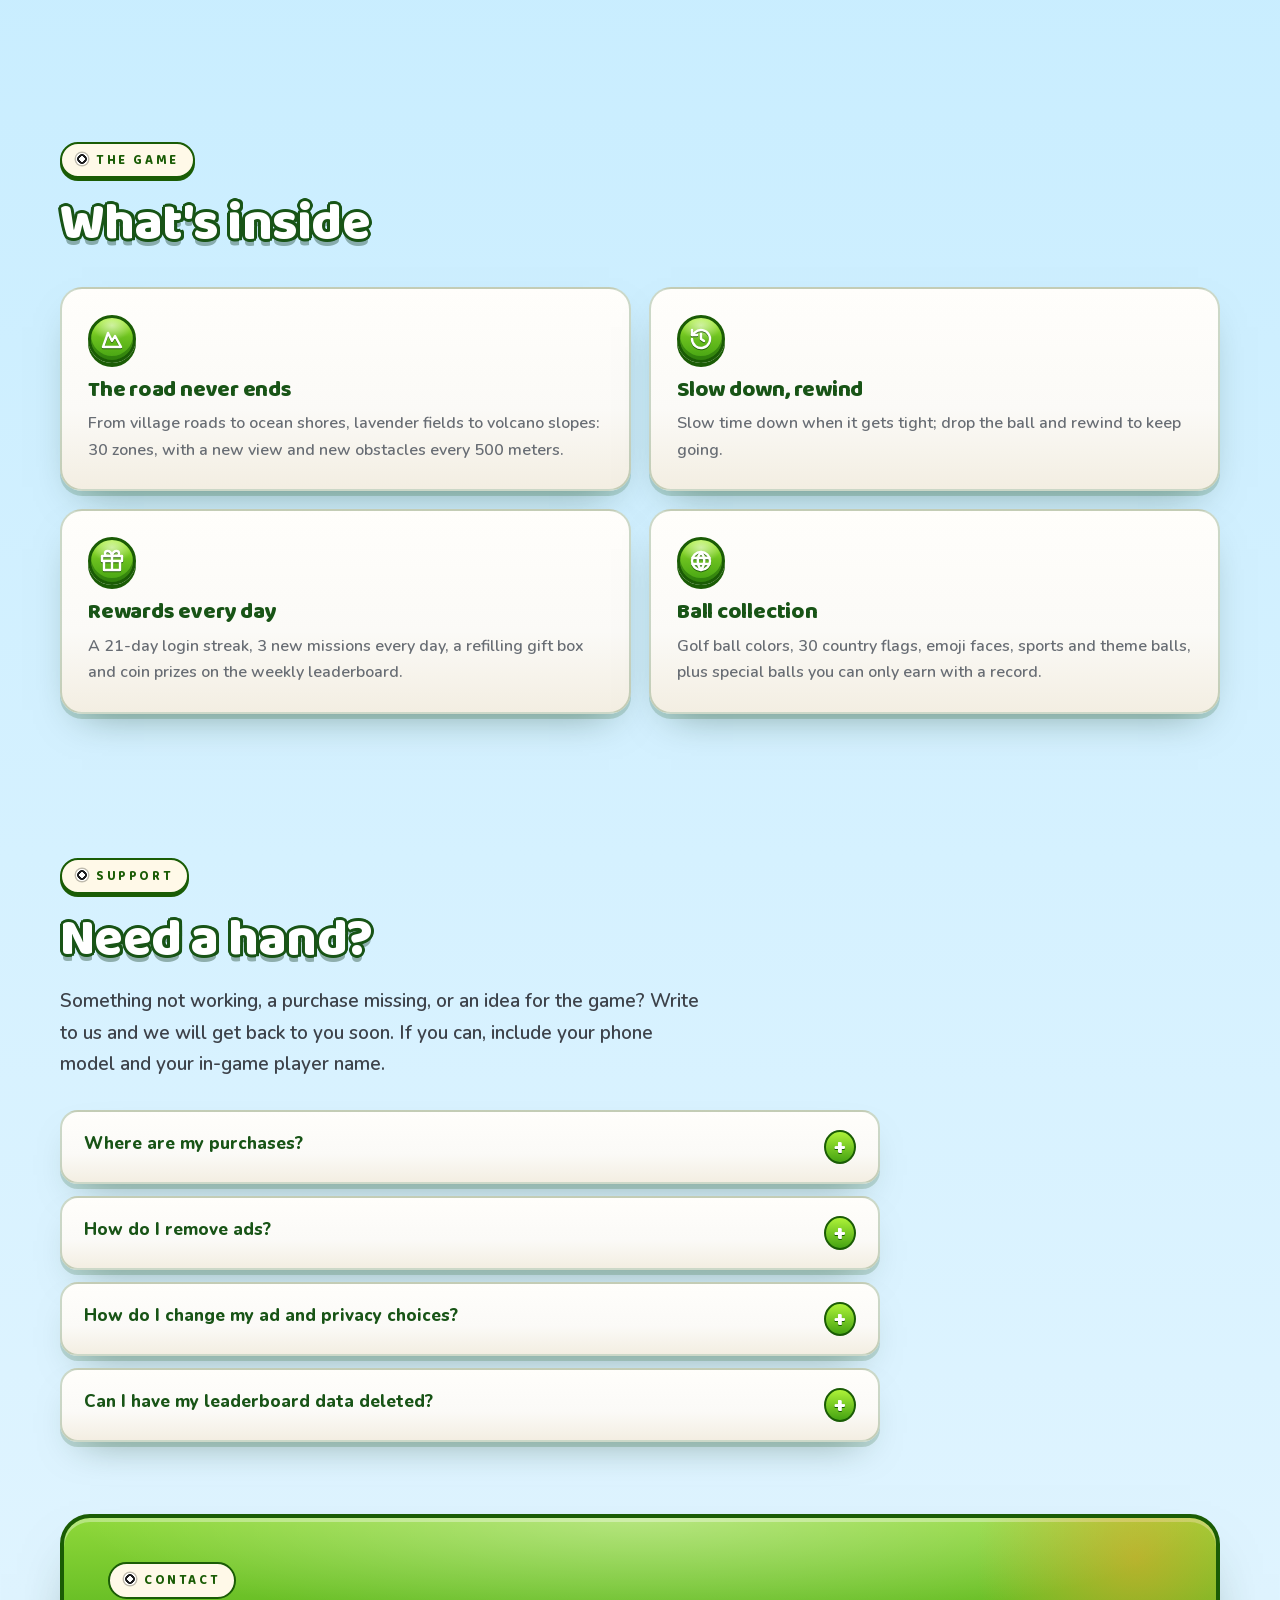
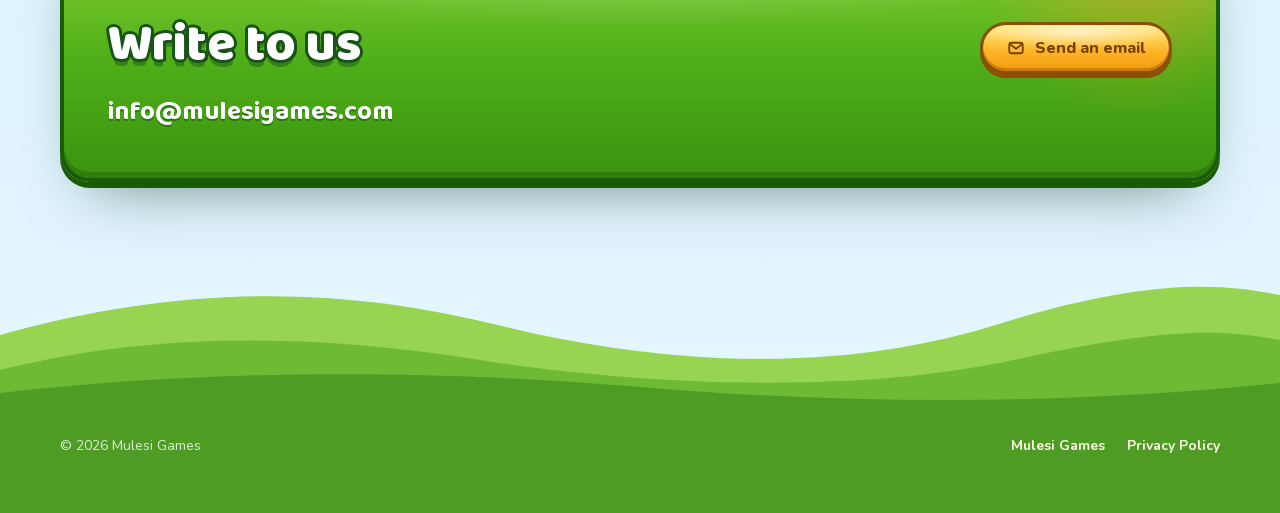
==== commit 8c87bf3a: "Don't Drop page in the game's own look: sky, clouds, grass hills, cream candy cards, green and gold " ====
--- a/dontdrop/index.html
+++ b/dontdrop/index.html
@@ -15,9 +15,10 @@
 <link rel="apple-touch-icon" href="/apple-touch-icon.png">
 <link rel="preload" href="/assets/fonts/baloo2-latin.woff2" as="font" type="font/woff2" crossorigin>
 <link rel="stylesheet" href="/assets/site.css?v=5">
+<link rel="stylesheet" href="/dontdrop/dd.css?v=1">
 <script>(function(){var l;try{l=localStorage.getItem("lang")}catch(e){}if(l!=="tr"&&l!=="en")l=(navigator.language||"").toLowerCase().indexOf("tr")===0?"tr":"en";document.documentElement.className="lang-"+l;document.documentElement.lang=l})()</script>
 </head>
-<body>
+<body class="dd">
 
 <header class="top">
   <div class="wrap">
@@ -38,9 +39,10 @@
 
 <div class="wrap">
   <div class="g-hero">
+    <i class="coin c1" aria-hidden="true"></i><i class="coin c2" aria-hidden="true"></i><i class="coin c3" aria-hidden="true"></i>
     <div class="copy">
       <img class="logo" src="/dontdrop/img/logo.webp" alt="Don't Drop the Ball!" width="820" height="615">
-      <div class="say"><span data-l="tr">Topu havada tut. Tek kural bu.</span><span data-l="en">Keep the ball in the air. That's the only rule.</span></div>
+      <div class="say"><span data-l="tr">Topu havada tut. <em>Tek kural bu.</em></span><span data-l="en">Keep the ball in the air. <em>That's the only rule.</em></span></div>
       <p data-l="tr">Her dokunuşta top havalanır ve dokunduğun tarafın tersine kayar. Çimene değerse düşer. Ne kadar uzağa gidebilirsin?</p>
       <p data-l="en">Every tap lifts the ball and pushes it away from where you tapped. Touch the grass and it drops. How far can you go?</p>
       <ul class="chips">
@@ -141,8 +143,8 @@
       </details>
       <details>
         <summary><span data-l="tr">Reklam ve gizlilik tercihlerimi nasıl değiştiririm?</span><span data-l="en">How do I change my ad and privacy choices?</span></summary>
-        <p data-l="tr">Oyunda <b>Ayarlar ▸ Gizlilik</b> bağlantısına dokun. Bulunduğun bölgede gerekiyorsa reklam izin seçeneklerin açılır; değilse gizlilik politikamızı görürsün.</p>
-        <p data-l="en">In the game, tap <b>Settings ▸ Privacy</b>. Where your region requires it, your ad consent options open; otherwise you will see our privacy policy.</p>
+        <p data-l="tr">Oyunda <b>Ayarlar ▸ Reklam tercihleri</b> bağlantısına dokun (1.0.1 ve önceki sürümlerde <b>Ayarlar ▸ Gizlilik</b>). Bulunduğun bölgede gerekiyorsa reklam izin seçeneklerin açılır; değilse gizlilik politikamızı görürsün.</p>
+        <p data-l="en">In the game, tap <b>Settings ▸ Ad choices</b> (<b>Settings ▸ Privacy</b> in 1.0.1 and earlier). Where your region requires it, your ad consent options open; otherwise you will see our privacy policy.</p>
       </details>
       <details>
         <summary><span data-l="tr">Sıralamadaki verilerimi sildirebilir miyim?</span><span data-l="en">Can I have my leaderboard data deleted?</span></summary>
@@ -180,6 +182,6 @@
   </div>
 </footer>
 
-<script src="/assets/site.js?v=2" defer></script>
+<script src="/assets/site.js?v=4" defer></script>
 </body>
 </html>
--- a/dontdrop/dd.css
+++ b/dontdrop/dd.css
@@ -0,0 +1,184 @@
+/* Don't Drop the Ball! page in the game's own look: sky and clouds, grass hills, cream candy cards,
+   glossy green buttons, gold coins. Colours come from the game's UI (UIManager, UiArt) and its store
+   art (Store/Screenshots/frame.py); headings in Baloo 2 like the store captions, text in Nunito like the
+   game's UI. The studio header stays as on every page. Loaded after site.css, scoped to body.dd. */
+
+.dd {
+  --dd-ink: #3d424a;        /* UIManager.Ink */
+  --dd-ink-soft: #686d74;
+  --dd-out: #185416;        /* caption outline */
+  --dd-rim: #1a5c05;        /* button outline */
+  --dd-green: #45a312;
+  --dd-leaf: #adf238;
+  --dd-cream: #fff9e8;
+  --dd-card: #fbfaf7;       /* UIManager.CardLight */
+  --dd-gold: #ffc82e;
+  --dd-gold-dark: #d68000;
+  --dd-gold-ink: #784205;
+  --dd-caption: 3px 0 0 var(--dd-out), -3px 0 0 var(--dd-out), 0 3px 0 var(--dd-out), 0 -3px 0 var(--dd-out),
+    2.2px 2.2px 0 var(--dd-out), -2.2px 2.2px 0 var(--dd-out), 2.2px -2.2px 0 var(--dd-out), -2.2px -2.2px 0 var(--dd-out),
+    0 7px 0 rgba(10, 50, 20, 0.35);
+
+  background-color: #c4ecff;
+  background-image: linear-gradient(180deg, #46aaf5 0, #7cc6f8 480px, #c4ecff 1200px, #e6f6ff 100%);
+  background-attachment: scroll;
+  color: var(--dd-ink);
+}
+
+/* past the footer (short pages, overscroll) the grass goes on; above the header, the studio's dark */
+html:has(> body.dd) { background: linear-gradient(180deg, #0a0604 50%, #4e9c24 50%); }
+
+/* clouds behind everything */
+.dd::before {
+  content: ""; position: fixed; inset: 0; z-index: -1; pointer-events: none;
+  background:
+    url("data:image/svg+xml,%3Csvg xmlns='http://www.w3.org/2000/svg' viewBox='0 0 200 90'%3E%3Cg fill='%23fff'%3E%3Ccircle cx='62' cy='56' r='30'/%3E%3Ccircle cx='102' cy='42' r='38'/%3E%3Ccircle cx='146' cy='58' r='26'/%3E%3Crect x='34' y='56' width='140' height='32' rx='16'/%3E%3C/g%3E%3C/svg%3E") no-repeat 4% 18% / 230px auto,
+    url("data:image/svg+xml,%3Csvg xmlns='http://www.w3.org/2000/svg' viewBox='0 0 200 90'%3E%3Cg fill='%23fff'%3E%3Ccircle cx='62' cy='56' r='30'/%3E%3Ccircle cx='102' cy='42' r='38'/%3E%3Ccircle cx='146' cy='58' r='26'/%3E%3Crect x='34' y='56' width='140' height='32' rx='16'/%3E%3C/g%3E%3C/svg%3E") no-repeat 96% 52% / 300px auto,
+    url("data:image/svg+xml,%3Csvg xmlns='http://www.w3.org/2000/svg' viewBox='0 0 200 90'%3E%3Cg fill='%23fff'%3E%3Ccircle cx='62' cy='56' r='30'/%3E%3Ccircle cx='102' cy='42' r='38'/%3E%3Ccircle cx='146' cy='58' r='26'/%3E%3Crect x='34' y='56' width='140' height='32' rx='16'/%3E%3C/g%3E%3C/svg%3E") no-repeat 12% 86% / 170px auto;
+  opacity: 0.75;
+}
+
+.dd main a { color: #2f7d12; }
+.dd main a:hover { color: var(--dd-out); }
+
+/* ------------------------------------------------------------------ hero: a framed card like the game's panels */
+
+.dd .g-hero {
+  background:
+    radial-gradient(420px 260px at 88% 0%, rgba(255, 246, 200, 0.75), transparent 70%),
+    linear-gradient(180deg, #5db6f6 0%, #a6dafb 45%, #dff3ff 72%, #b6e27c 86%, #6eba34 100%);
+  border: 6px solid var(--dd-cream);
+  box-shadow: 0 0 0 3px var(--dd-out), 0 30px 70px -30px rgba(10, 50, 20, 0.55);
+}
+.dd .g-hero .logo { filter: drop-shadow(0 12px 18px rgba(10, 50, 20, 0.3)); }
+.dd .g-hero .say { font-size: clamp(26px, 3vw, 34px); color: #fff; text-shadow: var(--dd-caption); letter-spacing: 0.005em; }
+.dd .g-hero .say em { font-style: normal; color: var(--dd-gold); }
+.dd .g-hero p { color: #24411a; font-weight: 600; }
+.dd .g-hero .chips li {
+  background: var(--dd-cream); color: var(--dd-rim); border: 2px solid var(--dd-rim);
+  box-shadow: inset 0 -3px 0 rgba(200, 180, 150, 0.45), 0 2px 0 var(--dd-rim);
+}
+.dd .phone { background: #fff; box-shadow: 0 0 0 3px var(--dd-out), 0 -10px 50px rgba(10, 50, 20, 0.25); }
+.dd .phone img { border-radius: 32px 32px 0 0; }
+
+/* gold coins hovering over the hero */
+.dd .coin {
+  position: absolute; z-index: 2; width: 44px; height: 44px; border-radius: 50%; pointer-events: none;
+  background: radial-gradient(circle at 50% 50%, transparent 52%, rgba(214, 128, 0, 0.55) 54% 60%, transparent 62%),
+    radial-gradient(circle at 34% 30%, #fff3b8 0 12%, #ffd84a 30%, var(--dd-gold) 55%, var(--dd-gold-dark) 100%);
+  box-shadow: inset 0 -3px 0 rgba(150, 80, 0, 0.45), 0 6px 10px rgba(10, 50, 20, 0.25);
+}
+.dd .coin.c1 { top: 26px; right: 44%; }
+.dd .coin.c2 { top: 96px; right: 30px; width: 34px; height: 34px; }
+.dd .coin.c3 { bottom: 90px; right: 6%; width: 28px; height: 28px; }
+
+/* ------------------------------------------------------------------ section heads like the store captions */
+
+.dd .kicker {
+  padding: 6px 14px 5px; border-radius: 999px; letter-spacing: 0.2em;
+  background: var(--dd-cream); color: var(--dd-rim); border: 2px solid var(--dd-rim);
+  box-shadow: 0 3px 0 var(--dd-rim);
+}
+.dd .kicker::before {
+  /* the game's ball: white with a black ring */
+  width: 12px; height: 12px; border-radius: 50%; margin-right: 8px;
+  background: radial-gradient(circle, #fff 0 30%, #1d1d1f 33% 55%, #fff 58%);
+  box-shadow: 0 0 0 1.5px rgba(0, 0, 0, 0.25);
+}
+.dd .title { color: #fff; text-shadow: var(--dd-caption); margin-top: 6px; margin-bottom: 18px; }
+.dd .lead { color: var(--dd-ink); font-weight: 600; }
+
+/* ------------------------------------------------------------------ screens */
+
+.dd .shots { scrollbar-color: var(--dd-green) transparent; }
+.dd .shots img {
+  border: 5px solid var(--dd-cream);
+  box-shadow: 0 0 0 2px var(--dd-out), 0 20px 40px -18px rgba(10, 50, 20, 0.55);
+}
+
+/* ------------------------------------------------------------------ cards */
+
+.dd .value, .dd .faq details {
+  background: linear-gradient(180deg, #fffefb, var(--dd-card) 60%, #f3eee2);
+  border: 2px solid rgba(24, 84, 22, 0.22);
+  box-shadow: 0 5px 0 rgba(24, 84, 22, 0.18), 0 18px 40px -22px rgba(10, 50, 20, 0.5);
+}
+.dd .value h3 { color: var(--dd-out); }
+.dd .value p { color: var(--dd-ink-soft); font-weight: 600; }
+
+/* round green candy button, as in the game's menu */
+.dd .value .ic {
+  border-radius: 50%; color: #fff;
+  background: radial-gradient(70% 50% at 50% 18%, rgba(255, 255, 255, 0.55), transparent 70%),
+    linear-gradient(180deg, var(--dd-leaf), #6cc11f 45%, var(--dd-green));
+  border: 3px solid var(--dd-rim);
+  box-shadow: inset 0 -4px 0 rgba(20, 90, 5, 0.45), 0 4px 0 var(--dd-rim);
+}
+.dd .value .ic svg { filter: drop-shadow(0 1.5px 0 rgba(10, 60, 2, 0.7)); }
+
+.dd .faq details[open] { border-color: var(--dd-green); }
+.dd .faq summary { color: var(--dd-out); }
+.dd .faq summary::after {
+  flex: none; display: grid; place-items: center; width: 28px; height: 28px; border-radius: 50%;
+  font-size: 22px; padding-top: 2px; color: #fff;
+  background: linear-gradient(180deg, var(--dd-leaf), var(--dd-green));
+  border: 2px solid var(--dd-rim); text-shadow: 0 1px 0 var(--dd-rim);
+}
+.dd .faq details p { color: var(--dd-ink); }
+.dd .faq b { color: var(--dd-out); }
+
+/* ------------------------------------------------------------------ contact: a big green panel with a gold button */
+
+.dd .contact {
+  background: radial-gradient(70% 60% at 50% 0%, rgba(255, 255, 255, 0.35), transparent 70%),
+    linear-gradient(180deg, #8fd83a, #4fae18 55%, #3b9310);
+  border: 4px solid var(--dd-rim);
+  box-shadow: inset 0 4px 0 rgba(255, 255, 255, 0.35), inset 0 -6px 0 rgba(20, 90, 5, 0.35), 0 6px 0 var(--dd-rim),
+    0 30px 60px -30px rgba(10, 50, 20, 0.6);
+}
+.dd .contact .kicker { box-shadow: none; }
+.dd .contact .mail { color: #fff; text-decoration: none; text-shadow: 0 2px 0 rgba(20, 90, 5, 0.6); }
+.dd .btn-hot {
+  color: var(--dd-gold-ink);
+  background: radial-gradient(80% 50% at 50% 15%, rgba(255, 255, 255, 0.6), transparent 70%),
+    linear-gradient(180deg, #ffeb80, #fdb324 60%, #f29a10);
+  border: 3px solid #8c4d05;
+  box-shadow: inset 0 -3px 0 rgba(150, 80, 0, 0.4), 0 4px 0 #8c4d05;
+}
+.dd .btn-hot:hover { color: var(--dd-gold-ink); box-shadow: inset 0 -3px 0 rgba(150, 80, 0, 0.4), 0 6px 0 #8c4d05; }
+
+/* ------------------------------------------------------------------ footer on the grass hills */
+
+.dd footer {
+  position: relative; margin-top: 150px; padding-top: 30px; border-top: 0;
+  background: #4e9c24;
+}
+.dd footer::before {
+  content: ""; position: absolute; left: 0; right: 0; bottom: calc(100% - 1px); height: 130px; pointer-events: none;
+  background: url("data:image/svg+xml,%3Csvg xmlns='http://www.w3.org/2000/svg' viewBox='0 0 1440 130' preserveAspectRatio='none'%3E%3Cpath fill='%2396d452' d='M0 60C200 10 380 10 560 50s380 50 560 0 260-40 320-30V130H0z'/%3E%3Cpath fill='%236eba34' d='M0 95C180 55 360 60 540 85s420 35 600 0 240-30 300-20V130H0z'/%3E%3Cpath fill='%234e9c24' d='M0 118c240-24 480-24 720-6s480 18 720-4V130H0z'/%3E%3C/svg%3E") no-repeat bottom / 100% 100%;
+}
+.dd footer .wrap { color: rgba(255, 255, 255, 0.8); }
+.dd footer a { color: var(--dd-cream); }
+.dd footer a:hover { color: #fff; }
+
+/* ------------------------------------------------------------------ header progress: a green line with the game's ball */
+
+.dd .progress i { background: linear-gradient(90deg, var(--dd-green), #6cc11f, var(--dd-leaf)); }
+.dd .progress b {
+  background: radial-gradient(circle, #fff 0 26%, #1d1d1f 30% 52%, #fff 56%);
+  box-shadow: 0 0 10px rgba(173, 242, 56, 0.9);
+}
+
+@media (max-width: 860px) {
+  .dd .coin.c1 { right: 12%; top: 18px; }
+  .dd .coin.c2 { display: none; }
+  .dd footer { margin-top: 110px; }
+  .dd footer::before { height: 90px; }
+}
+
+@media (prefers-reduced-motion: no-preference) {
+  .dd .coin { animation: dd-float 3.2s ease-in-out infinite alternate; }
+  .dd .coin.c2 { animation-delay: -1.1s; }
+  .dd .coin.c3 { animation-delay: -2.2s; }
+  @keyframes dd-float { from { transform: translateY(-6px) rotate(-8deg); } to { transform: translateY(8px) rotate(8deg); } }
+}
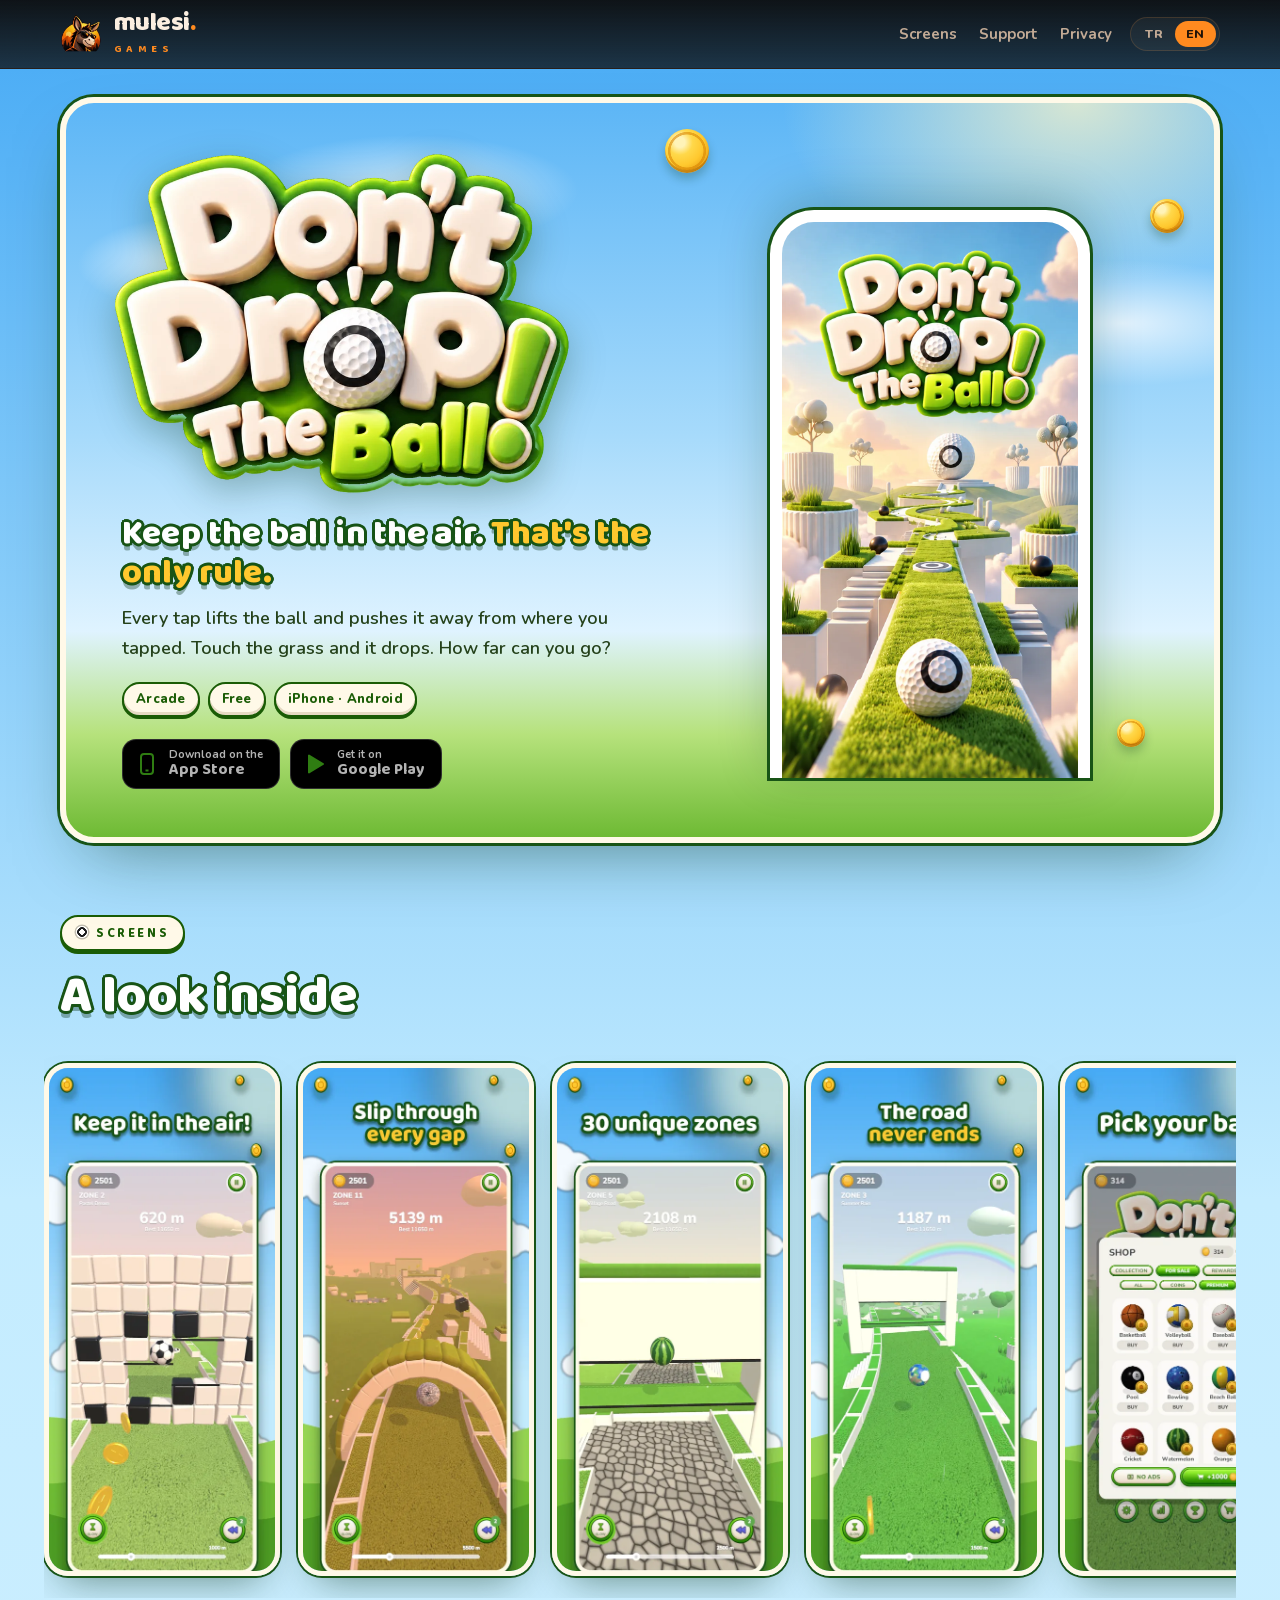
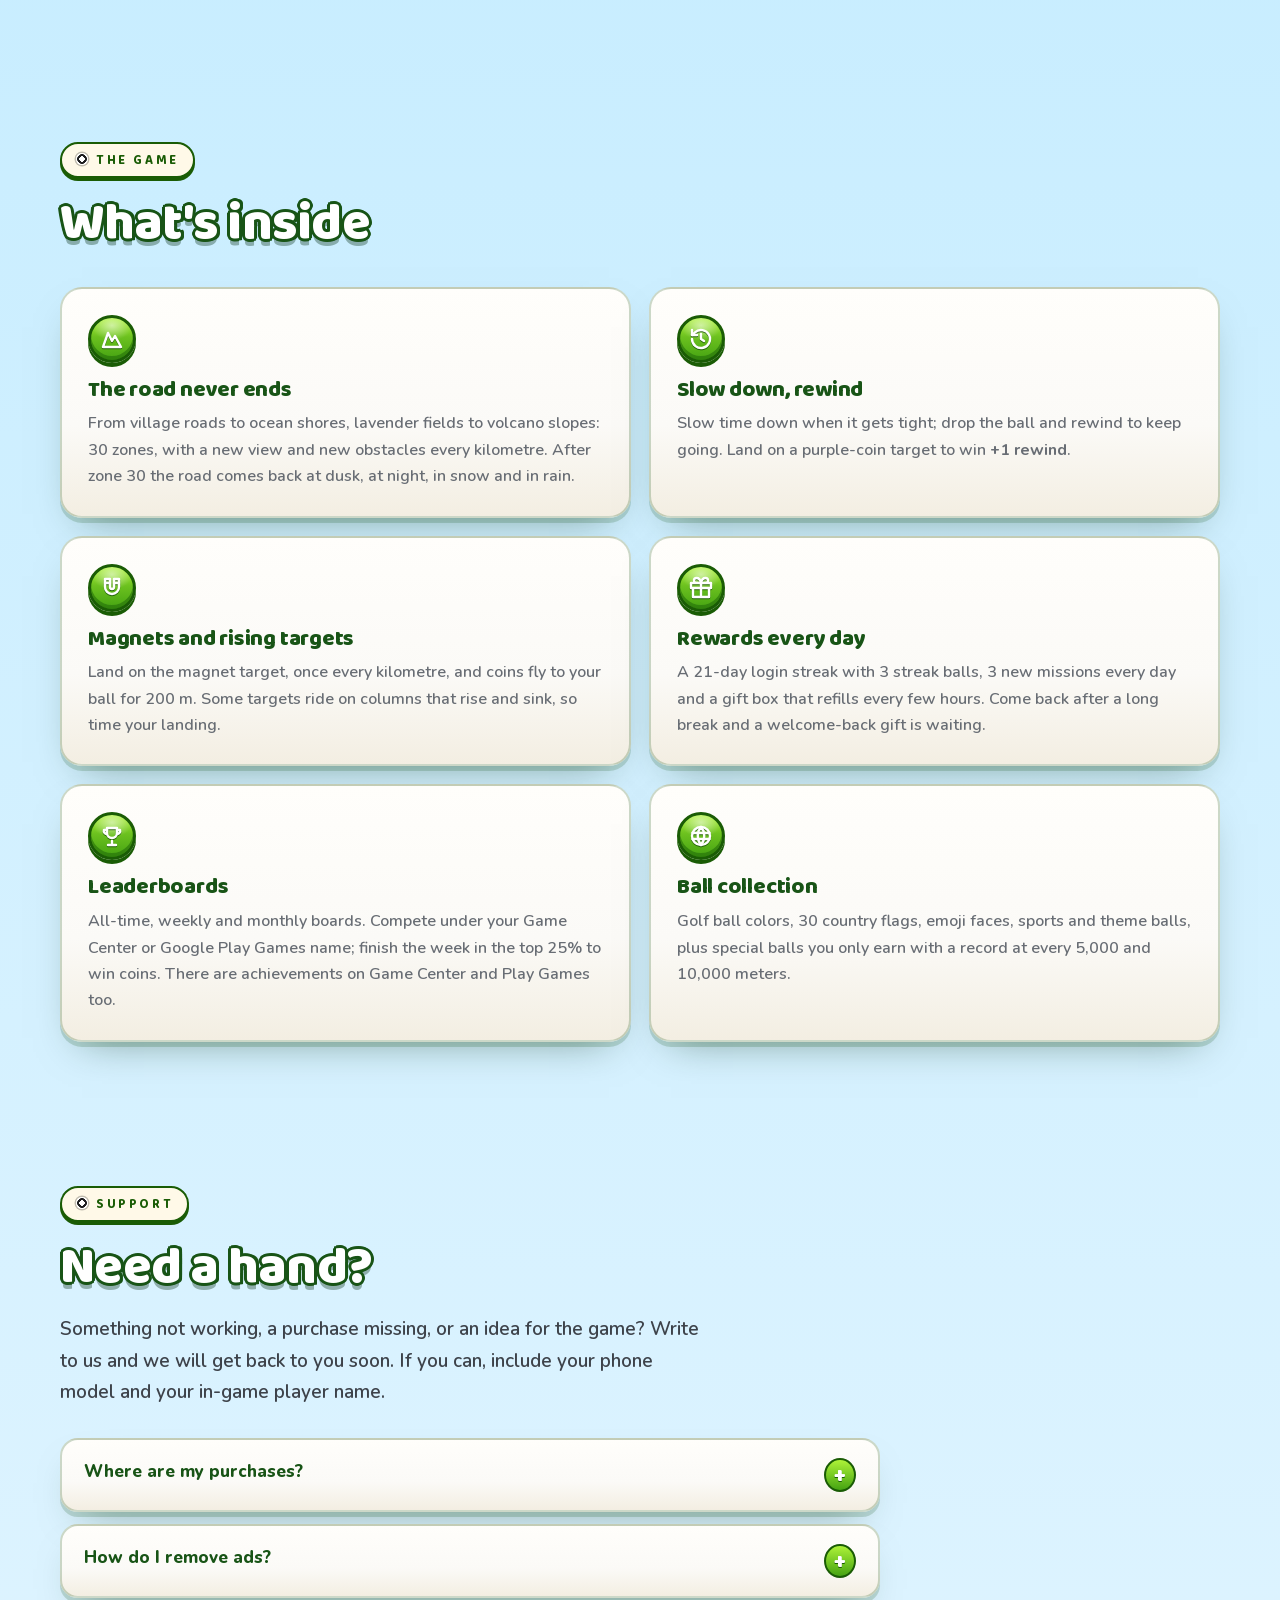
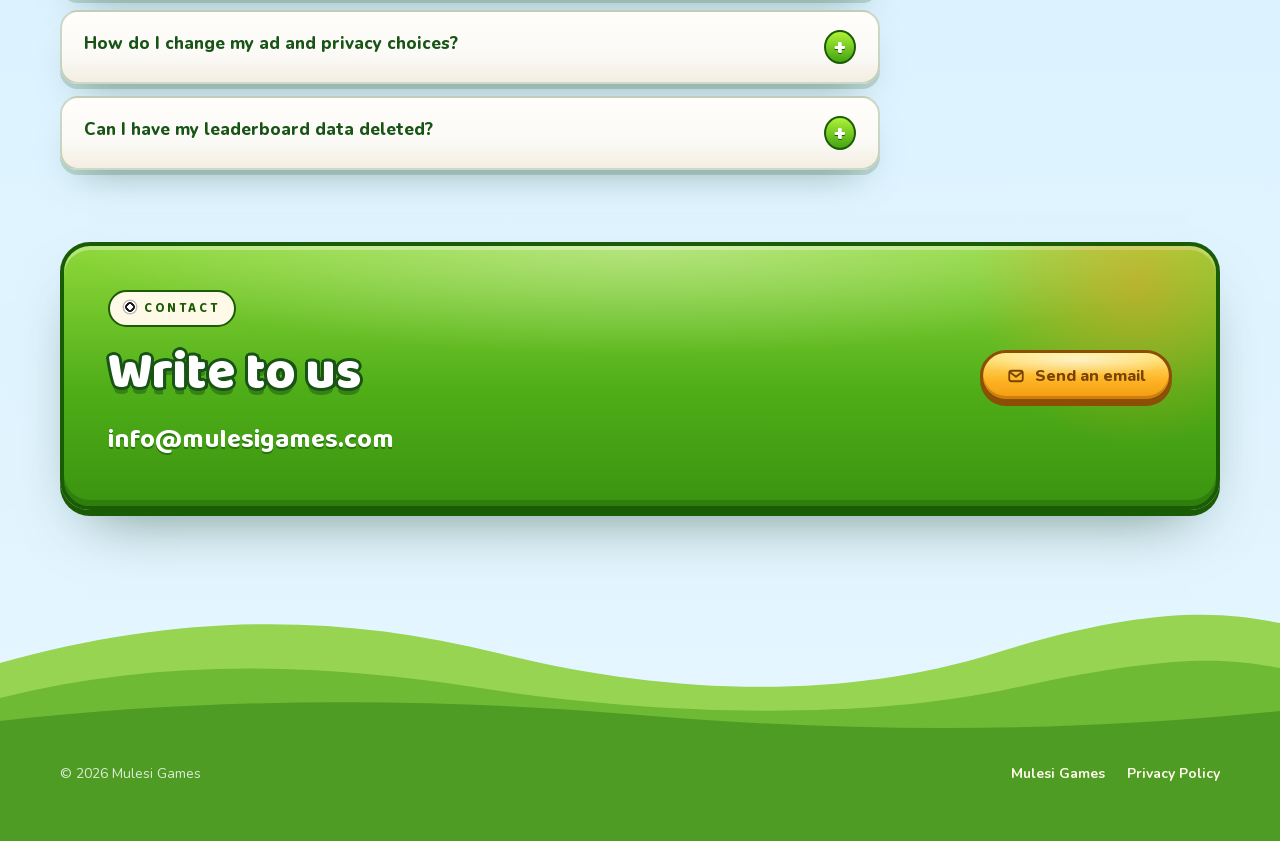
==== commit 3e9e6fc5: "Don't Drop page matches 1.0.2: 1 km zones and weather after zone 30, +1 rewind targets, magnet and r" ====
--- a/dontdrop/index.html
+++ b/dontdrop/index.html
@@ -98,26 +98,38 @@
       <div class="value">
         <div class="ic"><svg viewBox="0 0 24 24" fill="none" stroke="currentColor" stroke-width="2.4" stroke-linecap="round" stroke-linejoin="round" aria-hidden="true"><path d="M3 20l5-14 4 8 3-5 6 11z"/></svg></div>
         <h3><span data-l="tr">Yol hiç bitmez</span><span data-l="en">The road never ends</span></h3>
-        <p data-l="tr">Köy yolundan okyanus kıyısına, lavanta tarlalarından volkan eteğine 30 farklı bölge. Her 500 metrede yeni bir manzara ve yeni engeller.</p>
-        <p data-l="en">From village roads to ocean shores, lavender fields to volcano slopes: 30 zones, with a new view and new obstacles every 500 meters.</p>
+        <p data-l="tr">Köy yolundan okyanus kıyısına, lavanta tarlalarından volkan eteğine 30 bölge; her kilometrede yeni bir manzara ve yeni engeller. 30. bölgeden sonra yol akşam, gece, kar ve yağmurla yeniden başlar.</p>
+        <p data-l="en">From village roads to ocean shores, lavender fields to volcano slopes: 30 zones, with a new view and new obstacles every kilometre. After zone 30 the road comes back at dusk, at night, in snow and in rain.</p>
       </div>
       <div class="value">
         <div class="ic"><svg viewBox="0 0 24 24" fill="none" stroke="currentColor" stroke-width="2.4" stroke-linecap="round" stroke-linejoin="round" aria-hidden="true"><path d="M3 12a9 9 0 1 0 3-6.7L3 8"/><path d="M3 3v5h5M12 7v5l3 2"/></svg></div>
         <h3><span data-l="tr">Yavaşlat, geri sar</span><span data-l="en">Slow down, rewind</span></h3>
-        <p data-l="tr">Zor anlarda zamanı yavaşlat; düşersen geri sar ve kaldığın yerden devam et.</p>
-        <p data-l="en">Slow time down when it gets tight; drop the ball and rewind to keep going.</p>
+        <p data-l="tr">Zor anlarda zamanı yavaşlat; düşersen geri sar ve kaldığın yerden devam et. Mor jetonlu hedefe kon, <b>+1 geri sarma</b> kazan.</p>
+        <p data-l="en">Slow time down when it gets tight; drop the ball and rewind to keep going. Land on a purple-coin target to win <b>+1 rewind</b>.</p>
+      </div>
+      <div class="value">
+        <div class="ic"><svg viewBox="0 0 24 24" fill="none" stroke="currentColor" stroke-width="2.4" stroke-linecap="round" stroke-linejoin="round" aria-hidden="true"><path d="M5 3h5v8a2 2 0 0 0 4 0V3h5v8a7 7 0 0 1-14 0z"/><path d="M5 7h5M14 7h5"/></svg></div>
+        <h3><span data-l="tr">Mıknatıs ve yükselen hedefler</span><span data-l="en">Magnets and rising targets</span></h3>
+        <p data-l="tr">Kilometrede bir çıkan mıknatıslı hedefe kon, 200 metre boyunca altınlar topuna uçsun. Bazı hedefler yükselip alçalan sütunların üstünde: zamanlamanı iyi ayarla.</p>
+        <p data-l="en">Land on the magnet target, once every kilometre, and coins fly to your ball for 200 m. Some targets ride on columns that rise and sink, so time your landing.</p>
       </div>
       <div class="value">
         <div class="ic"><svg viewBox="0 0 24 24" fill="none" stroke="currentColor" stroke-width="2.4" stroke-linecap="round" stroke-linejoin="round" aria-hidden="true"><path d="M20 12v9H4v-9M2 7h20v5H2zM12 21V7M12 7H7.5a2.5 2.5 0 1 1 0-5C11 2 12 7 12 7zM12 7h4.5a2.5 2.5 0 1 0 0-5C13 2 12 7 12 7z"/></svg></div>
         <h3><span data-l="tr">Her gün ödül</span><span data-l="en">Rewards every day</span></h3>
-        <p data-l="tr">21 günlük giriş serisi, her gün 3 yeni görev, dolan hediye kutusu ve haftalık sıralamada jeton ödülleri.</p>
-        <p data-l="en">A 21-day login streak, 3 new missions every day, a refilling gift box and coin prizes on the weekly leaderboard.</p>
+        <p data-l="tr">21 günlük giriş serisi ve 3 seri topu, her gün 3 yeni görev, birkaç saatte bir dolan hediye kutusu. Uzun bir aradan sonra dönene hoş geldin hediyesi.</p>
+        <p data-l="en">A 21-day login streak with 3 streak balls, 3 new missions every day and a gift box that refills every few hours. Come back after a long break and a welcome-back gift is waiting.</p>
+      </div>
+      <div class="value">
+        <div class="ic"><svg viewBox="0 0 24 24" fill="none" stroke="currentColor" stroke-width="2.4" stroke-linecap="round" stroke-linejoin="round" aria-hidden="true"><path d="M8 21h8M12 17v4M7 4h10v5a5 5 0 0 1-10 0z"/><path d="M7 6H4a3 3 0 0 0 3 4M17 6h3a3 3 0 0 1-3 4"/></svg></div>
+        <h3><span data-l="tr">Sıralamalar</span><span data-l="en">Leaderboards</span></h3>
+        <p data-l="tr">Tüm zamanlar, haftalık ve aylık sıralama. Game Center ya da Google Play Games adınla yarış; haftayı ilk %25'te bitirene jeton ödülü. Game Center ve Play Games'te başarımlar da var.</p>
+        <p data-l="en">All-time, weekly and monthly boards. Compete under your Game Center or Google Play Games name; finish the week in the top 25% to win coins. There are achievements on Game Center and Play Games too.</p>
       </div>
       <div class="value">
         <div class="ic"><svg viewBox="0 0 24 24" fill="none" stroke="currentColor" stroke-width="2.4" stroke-linecap="round" stroke-linejoin="round" aria-hidden="true"><circle cx="12" cy="12" r="9"/><path d="M12 3a14 14 0 0 1 0 18M12 3a14 14 0 0 0 0 18M3.5 9h17M3.5 15h17"/></svg></div>
         <h3><span data-l="tr">Top koleksiyonu</span><span data-l="en">Ball collection</span></h3>
-        <p data-l="tr">Golf topu renkleri, 30 ülke bayrağı, emoji yüzleri, spor ve tema topları; yalnızca rekorla kazanılan özel toplar.</p>
-        <p data-l="en">Golf ball colors, 30 country flags, emoji faces, sports and theme balls, plus special balls you can only earn with a record.</p>
+        <p data-l="tr">Golf topu renkleri, 30 ülke bayrağı, emoji yüzleri, spor ve tema topları; 5.000 ve 10.000 metrenin katlarında yalnızca rekorla kazanılan özel toplar.</p>
+        <p data-l="en">Golf ball colors, 30 country flags, emoji faces, sports and theme balls, plus special balls you only earn with a record at every 5,000 and 10,000 meters.</p>
       </div>
     </div>
   </div>
@@ -133,23 +145,23 @@
     <div class="faq">
       <details>
         <summary><span data-l="tr">Satın almalarım nerede?</span><span data-l="en">Where are my purchases?</span></summary>
-        <p data-l="tr">iPhone'da Mağaza listesinin en altındaki <b>Satın alımları geri yükle</b> bağlantısına dokun (aynı Apple hesabıyla). Android'de satın almalar oyun açılınca kendiliğinden geri gelir.</p>
-        <p data-l="en">On iPhone, tap <b>Restore purchases</b> at the bottom of the shop list (same Apple account). On Android, purchases come back automatically when the game starts.</p>
+        <p data-l="tr">iPhone'da Mağaza'da Premium listesinin en altındaki ya da Reklamsız penceresindeki <b>Satın alımları geri yükle</b> düğmesine dokun (aynı Apple hesabıyla); toplar, süresiz Reklamsız ve süresi dolmamış reklamsız paketler geri gelir. Android'de toplar ve süresiz Reklamsız oyun açılınca kendiliğinden geri gelir.</p>
+        <p data-l="en">On iPhone, tap <b>Restore purchases</b> at the bottom of the Premium list in the shop or in the No Ads window (same Apple account): balls, No Ads and any ad-free pass that hasn't run out come back. On Android, balls and the lifetime No Ads come back on their own when the game starts.</p>
       </details>
       <details>
         <summary><span data-l="tr">Reklamları nasıl kaldırırım?</span><span data-l="en">How do I remove ads?</span></summary>
-        <p data-l="tr">Mağazadaki <b>Reklamsız</b> paketi zorunlu reklamları kalıcı olarak kaldırır. Ödüllü reklamlar (2× jeton, reklamla devam) her zaman isteğe bağlıdır.</p>
-        <p data-l="en">The <b>No Ads</b> pack in the shop removes forced ads for good. Rewarded ads (2× coins, continue with an ad) are always optional.</p>
+        <p data-l="tr">Mağazadaki <b>Reklamsız</b> penceresinden seç: süresiz paket zorunlu reklamları kalıcı olarak kaldırır; 1 hafta, 2 hafta ve 1 aylık paketler süre bitince kendiliğinden biter, otomatik yenilenmez. Ödüllü reklamlar (2× jeton, reklamla devam) her zaman isteğe bağlıdır.</p>
+        <p data-l="en">Open the <b>No Ads</b> window in the shop: the lifetime pack removes forced ads for good; the 1-week, 2-week and 1-month packs simply end when their time is up and never renew. Rewarded ads (2× coins, continue with an ad) are always optional.</p>
       </details>
       <details>
         <summary><span data-l="tr">Reklam ve gizlilik tercihlerimi nasıl değiştiririm?</span><span data-l="en">How do I change my ad and privacy choices?</span></summary>
-        <p data-l="tr">Oyunda <b>Ayarlar ▸ Reklam tercihleri</b> bağlantısına dokun (1.0.1 ve önceki sürümlerde <b>Ayarlar ▸ Gizlilik</b>). Bulunduğun bölgede gerekiyorsa reklam izin seçeneklerin açılır; değilse gizlilik politikamızı görürsün.</p>
-        <p data-l="en">In the game, tap <b>Settings ▸ Ad choices</b> (<b>Settings ▸ Privacy</b> in 1.0.1 and earlier). Where your region requires it, your ad consent options open; otherwise you will see our privacy policy.</p>
+        <p data-l="tr">Bulunduğun bölgede gerekiyorsa (ör. Avrupa) oyunda <b>Ayarlar ▸ Reklam tercihleri</b> bağlantısı görünür ve reklam izin seçeneklerini açar (1.0.1 ve önceki sürümlerde <b>Ayarlar ▸ Gizlilik</b>). <b>Ayarlar ▸ Gizlilik</b> gizlilik politikamızı açar.</p>
+        <p data-l="en">Where your region requires it (such as Europe), the game shows <b>Settings ▸ Ad choices</b>, which opens your ad consent options (<b>Settings ▸ Privacy</b> in 1.0.1 and earlier). <b>Settings ▸ Privacy</b> opens our privacy policy.</p>
       </details>
       <details>
         <summary><span data-l="tr">Sıralamadaki verilerimi sildirebilir miyim?</span><span data-l="en">Can I have my leaderboard data deleted?</span></summary>
-        <p data-l="tr">Evet. Oyuncu adınla birlikte bize yaz, sıralamadaki kaydını sileriz. Oyunu silmek cihazdaki tüm verileri kaldırır.</p>
-        <p data-l="en">Yes. Write to us with your player name and we will delete your leaderboard entry. Deleting the game removes all data on your device.</p>
+        <p data-l="tr">Evet. Oyunda <b>Ayarlar ▸ Bize yaz</b> ile ya da aşağıdaki adresten, sıralamada görünen adınla birlikte bize yaz; kaydını sileriz. Oyunu silmek cihazdaki tüm verileri kaldırır.</p>
+        <p data-l="en">Yes. Write to us from <b>Settings ▸ Contact us</b> in the game or at the address below, with the name shown on the leaderboard, and we will delete your entry. Deleting the game removes all data on your device.</p>
       </details>
     </div>
   </div>
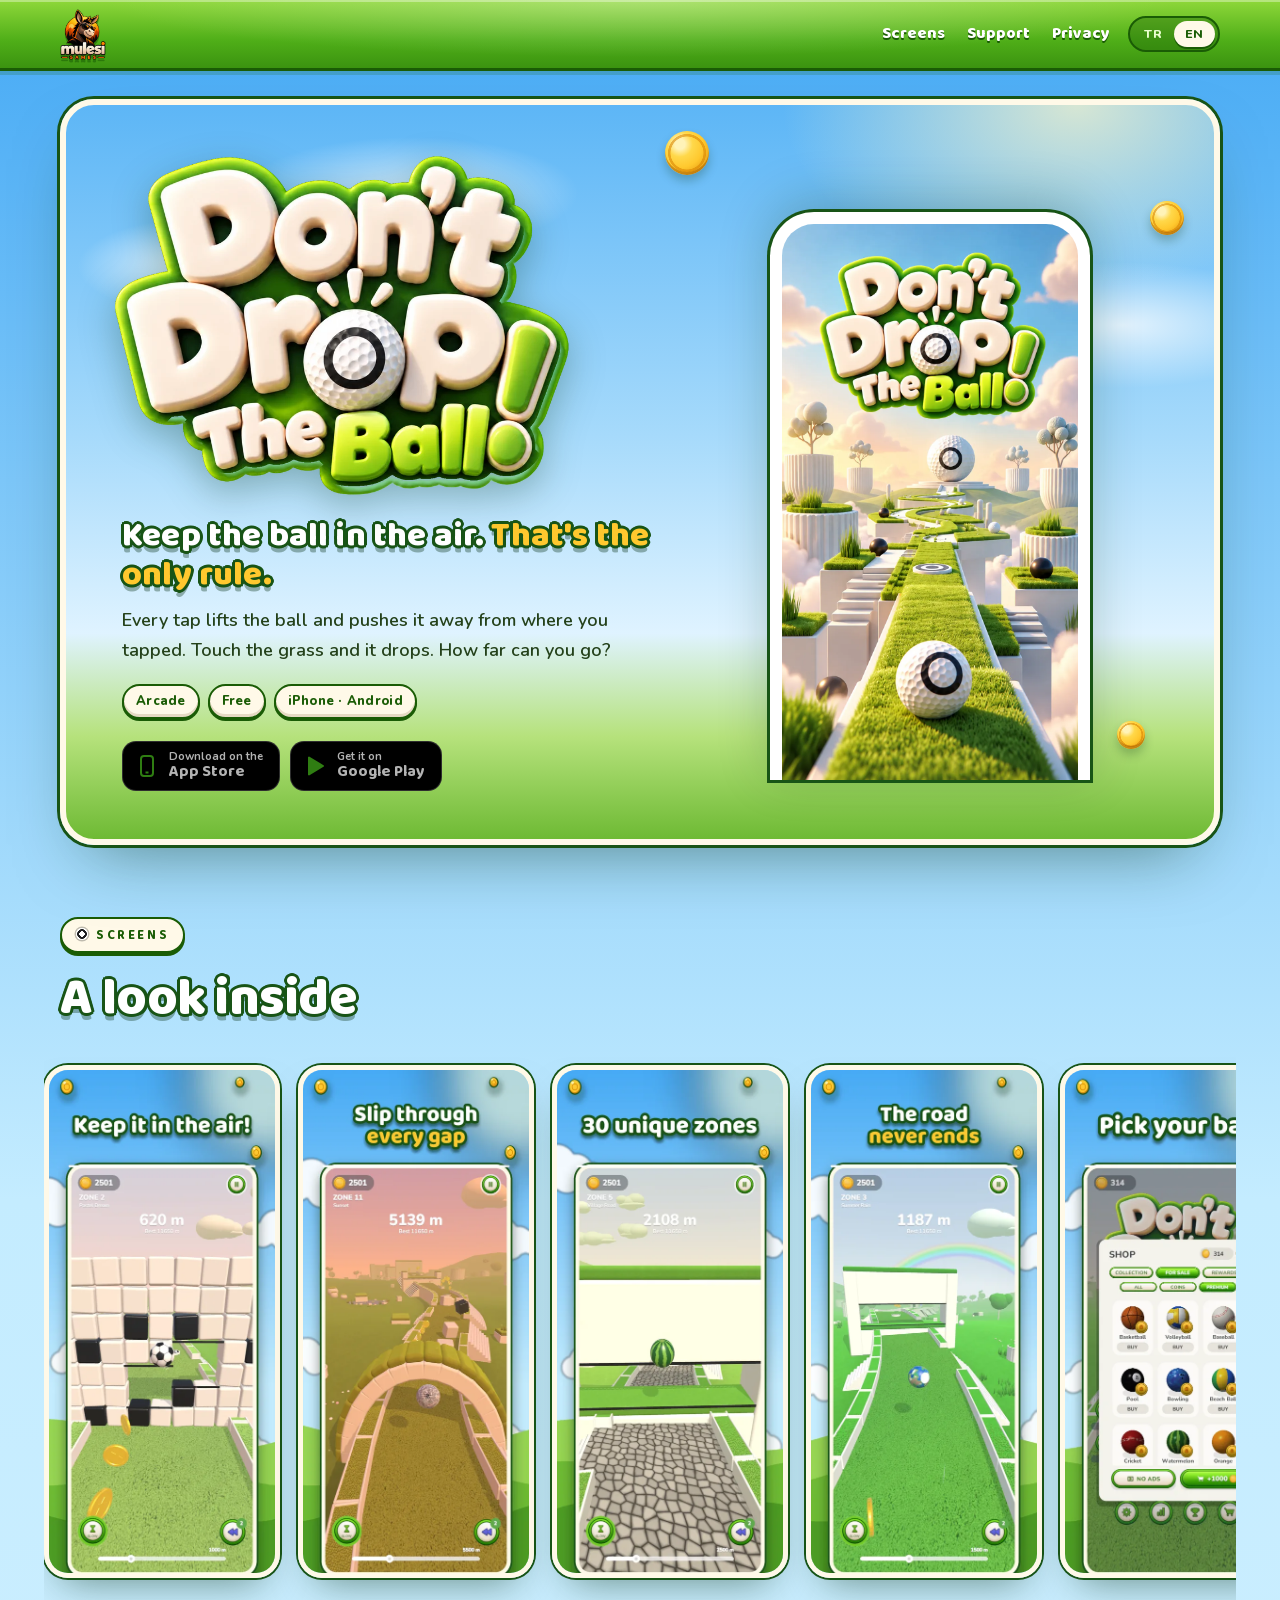
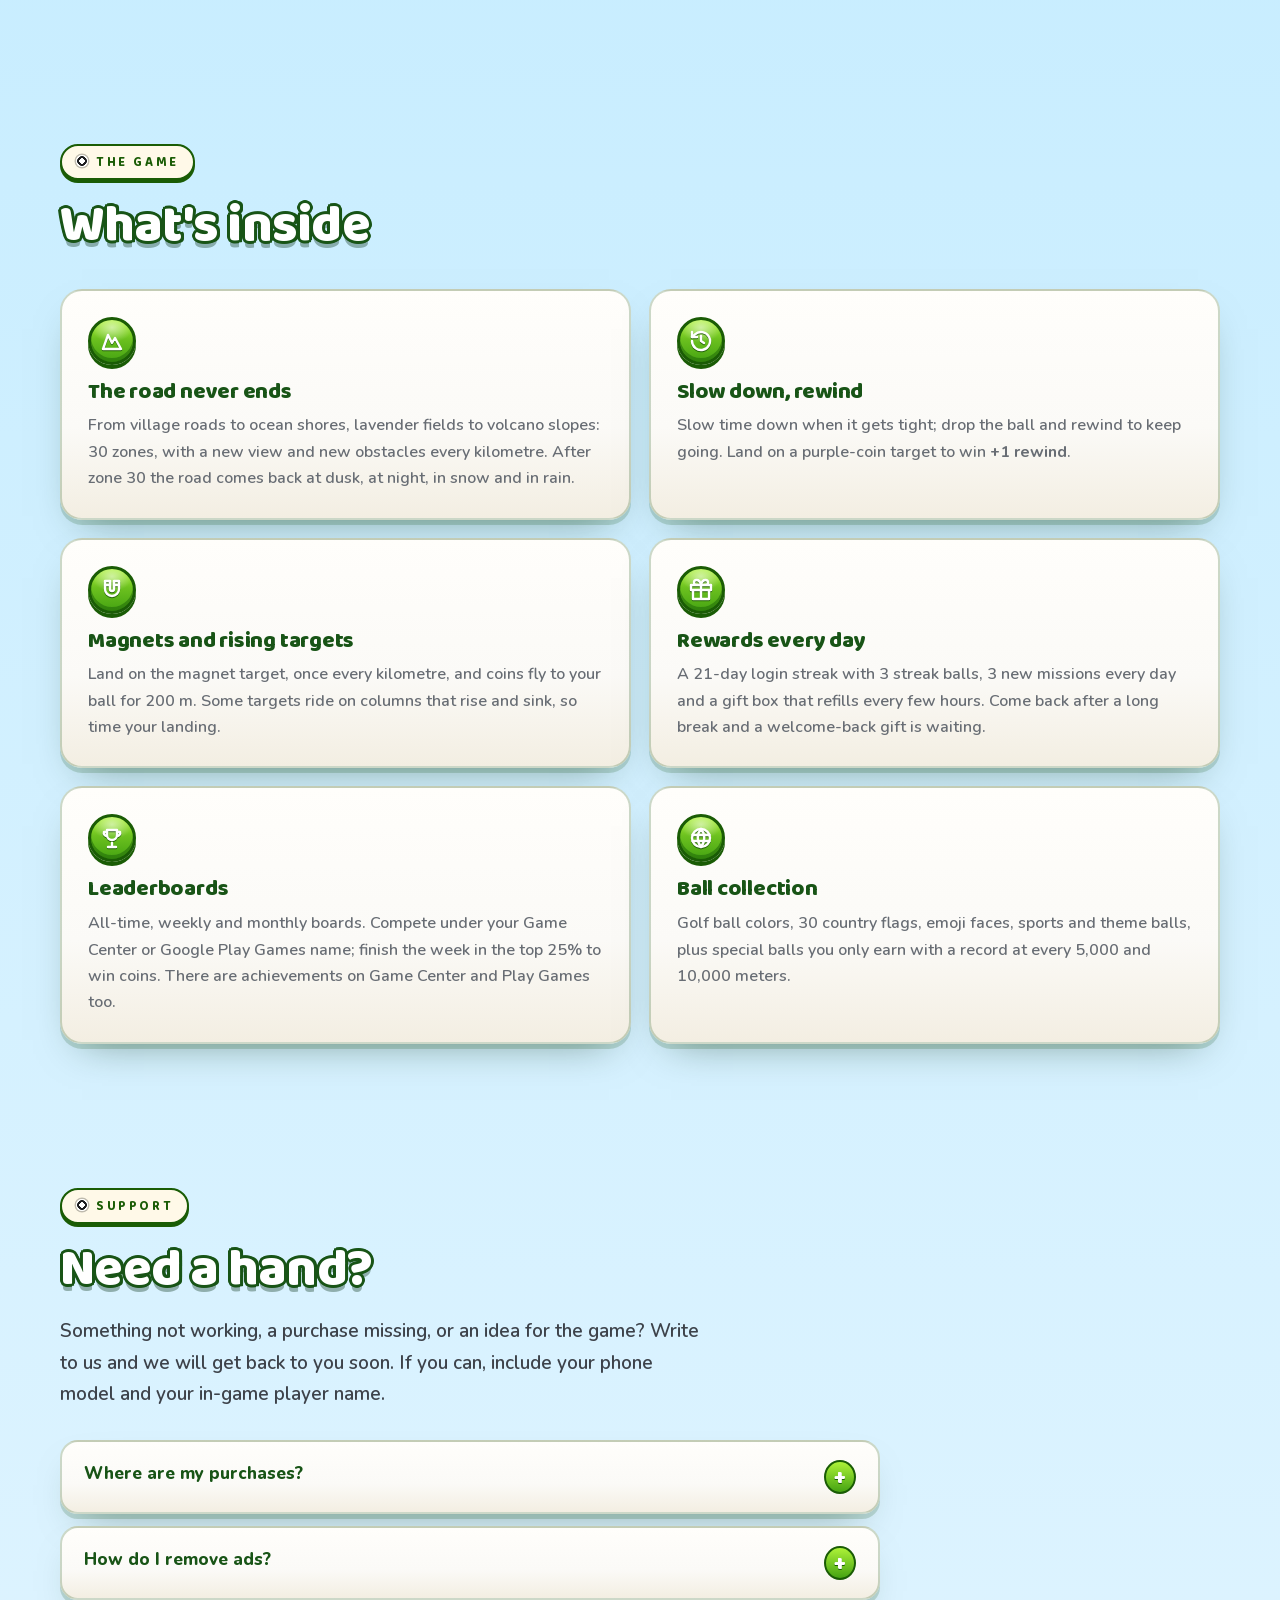
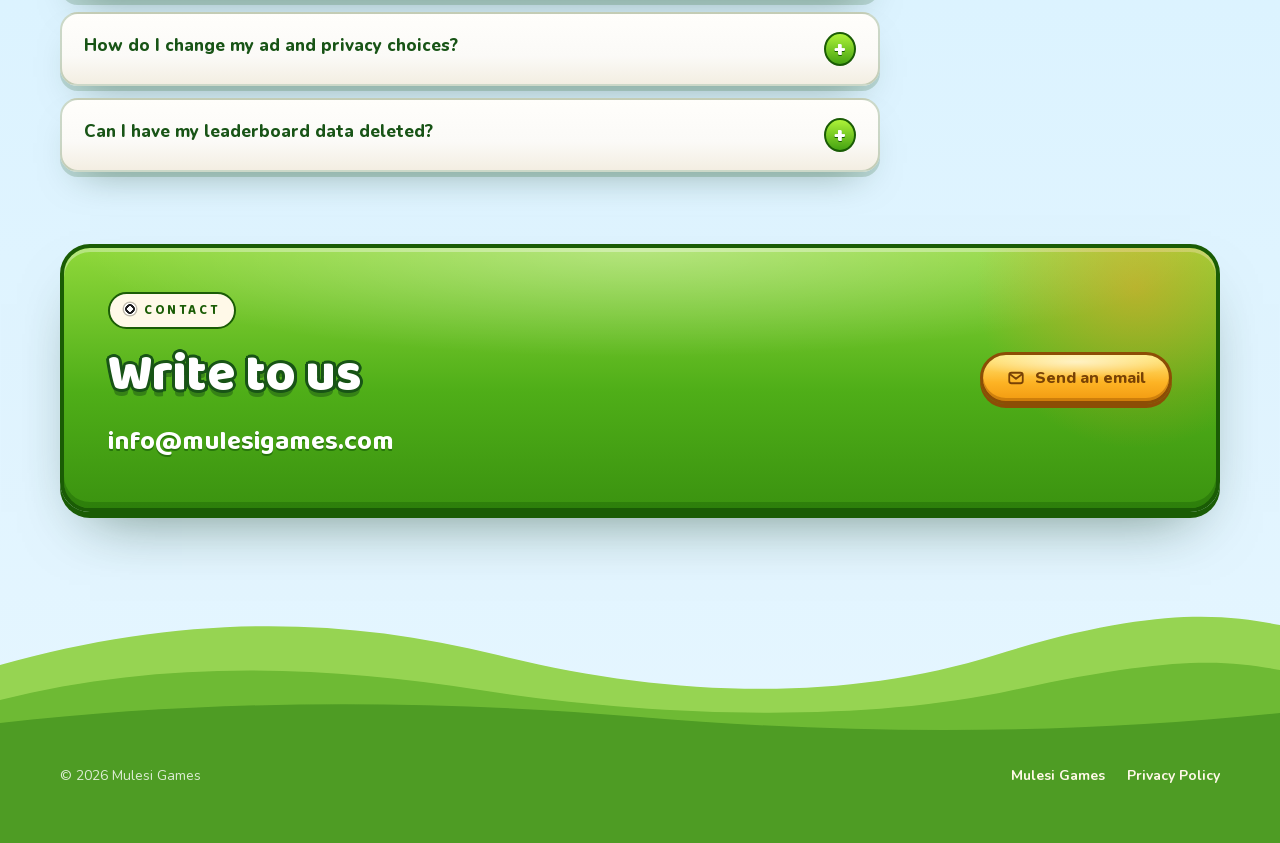
==== commit 490fbd97: "Don't Drop pages: green candy header with the home page's Mulesi logo, gold scroll line (dd.css v3) " ====
--- a/dontdrop/index.html
+++ b/dontdrop/index.html
@@ -6,7 +6,7 @@
 <title>Don't Drop the Ball! · Mulesi Games</title>
 <meta name="apple-itunes-app" content="app-id=6822389114">
 <meta name="description" content="Don't Drop the Ball! Keep the ball in the air on an endless road through 30 zones. Support, FAQ and contact.">
-<meta name="theme-color" content="#0a0604">
+<meta name="theme-color" content="#4fae18">
 <meta property="og:title" content="Don't Drop the Ball!">
 <meta property="og:description" content="One tap, one ball, an endless road. How far can you go?">
 <meta property="og:image" content="https://mulesigames.com/dontdrop/img/splash.webp">
@@ -15,7 +15,7 @@
 <link rel="apple-touch-icon" href="/apple-touch-icon.png">
 <link rel="preload" href="/assets/fonts/baloo2-latin.woff2" as="font" type="font/woff2" crossorigin>
 <link rel="stylesheet" href="/assets/site.css?v=5">
-<link rel="stylesheet" href="/dontdrop/dd.css?v=1">
+<link rel="stylesheet" href="/dontdrop/dd.css?v=3">
 <script>(function(){var l;try{l=localStorage.getItem("lang")}catch(e){}if(l!=="tr"&&l!=="en")l=(navigator.language||"").toLowerCase().indexOf("tr")===0?"tr":"en";document.documentElement.className="lang-"+l;document.documentElement.lang=l})()</script>
 </head>
 <body class="dd">
@@ -23,8 +23,7 @@
 <header class="top">
   <div class="wrap">
     <a class="brand" href="/" aria-label="Mulesi Games">
-      <img src="/assets/img/mascot.webp" alt="" width="44" height="44">
-      <span><b>mulesi<i>.</i></b><small>GAMES</small></span>
+      <img class="mark" src="/assets/img/mulesi-logo.webp" alt="" width="46" height="51">
     </a>
     <nav class="nav">
       <a href="#screens"><span data-l="tr">Görseller</span><span data-l="en">Screens</span></a>
--- a/dontdrop/dd.css
+++ b/dontdrop/dd.css
@@ -1,7 +1,8 @@
 /* Don't Drop the Ball! page in the game's own look: sky and clouds, grass hills, cream candy cards,
    glossy green buttons, gold coins. Colours come from the game's UI (UIManager, UiArt) and its store
    art (Store/Screenshots/frame.py); headings in Baloo 2 like the store captions, text in Nunito like the
-   game's UI. The studio header stays as on every page. Loaded after site.css, scoped to body.dd. */
+   game's UI. The header is a green candy bar with the Mulesi logo as on the home page. Loaded after site.css,
+   scoped to body.dd. */
 
 .dd {
   --dd-ink: #3d424a;        /* UIManager.Ink */
@@ -25,8 +26,8 @@
   color: var(--dd-ink);
 }
 
-/* past the footer (short pages, overscroll) the grass goes on; above the header, the studio's dark */
-html:has(> body.dd) { background: linear-gradient(180deg, #0a0604 50%, #4e9c24 50%); }
+/* past the footer (short pages, overscroll) the grass goes on; above the header, its green */
+html:has(> body.dd) { background: linear-gradient(180deg, #4fae18 50%, #4e9c24 50%); }
 
 /* clouds behind everything */
 .dd::before {
@@ -161,9 +162,28 @@
 .dd footer a { color: var(--dd-cream); }
 .dd footer a:hover { color: #fff; }
 
-/* ------------------------------------------------------------------ header progress: a green line with the game's ball */
-
-.dd .progress i { background: linear-gradient(90deg, var(--dd-green), #6cc11f, var(--dd-leaf)); }
+/* ------------------------------------------------------------------ header: a glossy green bar like the game's buttons */
+
+.dd .top, .dd .top.scrolled {
+  background: radial-gradient(60% 120% at 50% 0%, rgba(255, 255, 255, 0.28), transparent 70%),
+    linear-gradient(180deg, #8fd83a, #4fae18 60%, #3b9310);
+  backdrop-filter: none; -webkit-backdrop-filter: none;
+  border-bottom: 3px solid var(--dd-rim);
+  box-shadow: inset 0 2px 0 rgba(255, 255, 255, 0.35), 0 4px 0 rgba(26, 92, 5, 0.18);
+}
+.dd .top.scrolled { box-shadow: inset 0 2px 0 rgba(255, 255, 255, 0.35), 0 10px 24px -10px rgba(10, 50, 20, 0.55); }
+/* the Mulesi logo as docked on the home page */
+.dd .brand img.mark { width: 46px; height: 51px; filter: drop-shadow(0 3px 0 rgba(26, 92, 5, 0.55)); }
+.dd .top.scrolled .brand img.mark { width: 40px; height: 44px; transform: none; }
+.dd .nav a { color: #fff; font-family: var(--display); font-weight: 800; font-size: 16px; text-shadow: 0 2px 0 var(--dd-rim); }
+.dd .nav a:hover { color: var(--dd-gold); }
+.dd .lang { background: rgba(20, 90, 5, 0.35); border: 2px solid var(--dd-rim); }
+.dd .lang button { color: #eaffd0; }
+.lang-tr .dd .lang [data-set="tr"], .lang-en .dd .lang [data-set="en"] { background: var(--dd-cream); color: var(--dd-rim); box-shadow: 0 2px 0 var(--dd-rim); }
+
+/* scroll progress: a gold line with the game's ball */
+.dd .progress { bottom: -3px; }
+.dd .progress i { background: linear-gradient(90deg, var(--dd-gold-dark), var(--dd-gold), #fff3b8); }
 .dd .progress b {
   background: radial-gradient(circle, #fff 0 26%, #1d1d1f 30% 52%, #fff 56%);
   box-shadow: 0 0 10px rgba(173, 242, 56, 0.9);
@@ -182,3 +202,28 @@
   .dd .coin.c3 { animation-delay: -2.2s; }
   @keyframes dd-float { from { transform: translateY(-6px) rotate(-8deg); } to { transform: translateY(8px) rotate(8deg); } }
 }
+
+/* ------------------------------------------------------------------ privacy page: one readable cream panel, like the game's cards */
+
+.dd .legal-logo { display: block; width: min(240px, 60%); margin: 34px auto -6px; filter: drop-shadow(0 12px 18px rgba(10, 50, 20, 0.3)); }
+.dd .legal {
+  max-width: 860px; margin-top: 18px; padding: 40px 52px 44px; border-radius: 34px;
+  background: linear-gradient(180deg, #fffefb, var(--dd-card) 40%, #f6f1e6);
+  border: 6px solid var(--dd-cream);
+  box-shadow: 0 0 0 3px var(--dd-out), 0 30px 70px -30px rgba(10, 50, 20, 0.55);
+}
+.dd .legal h1 { color: var(--dd-out); }
+.dd .legal h2 { color: var(--dd-out); display: flex; align-items: center; gap: 10px; }
+.dd .legal h2::before {
+  content: ""; flex: none; width: 14px; height: 14px; border-radius: 50%;
+  background: radial-gradient(circle, #fff 0 26%, #1d1d1f 30% 54%, #fff 58%);
+  box-shadow: 0 0 0 1.5px rgba(0, 0, 0, 0.25);
+}
+.dd .legal p, .dd .legal li { color: var(--dd-ink); }
+.dd .legal b { color: var(--dd-out); }
+.dd .legal .muted { color: var(--dd-ink-soft); }
+
+@media (max-width: 600px) {
+  .dd .brand img.mark { width: 40px; height: 44px; }
+  .dd .legal { padding: 28px 20px 30px; border-radius: 26px; }
+}
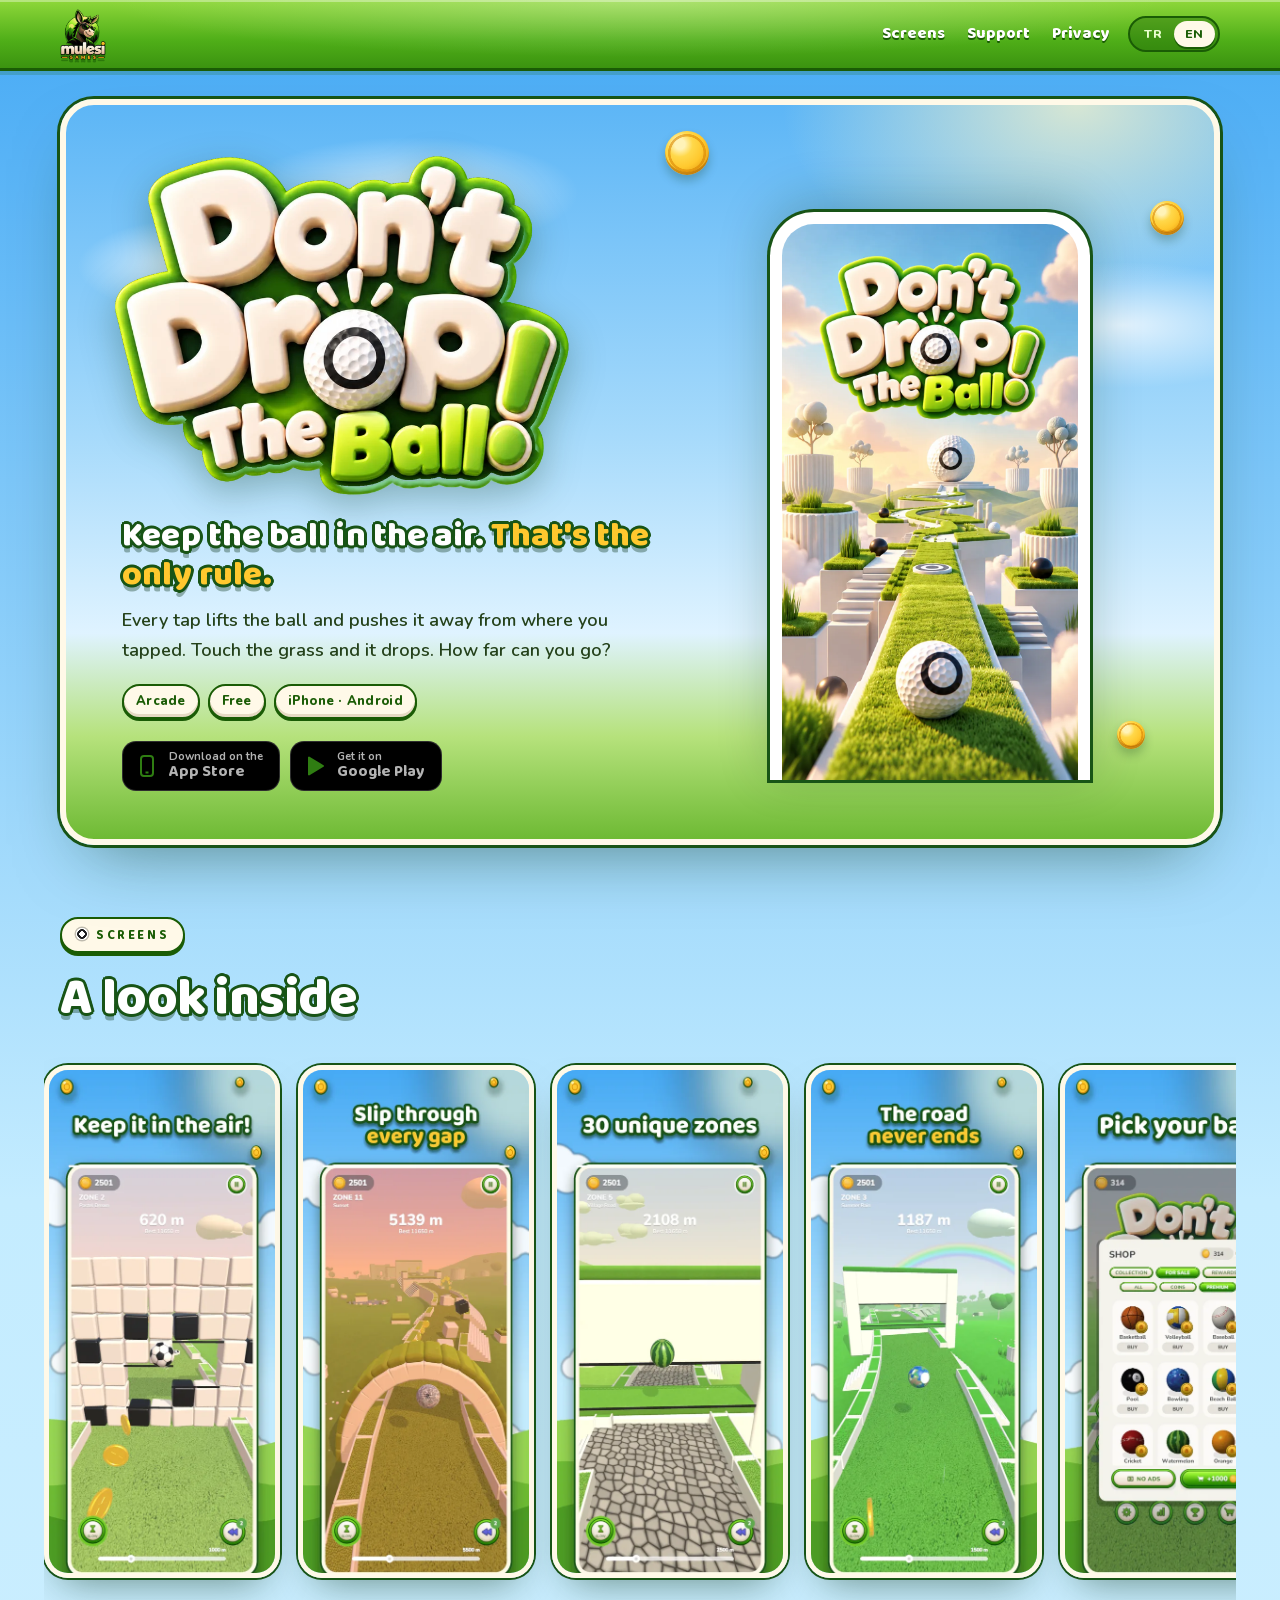
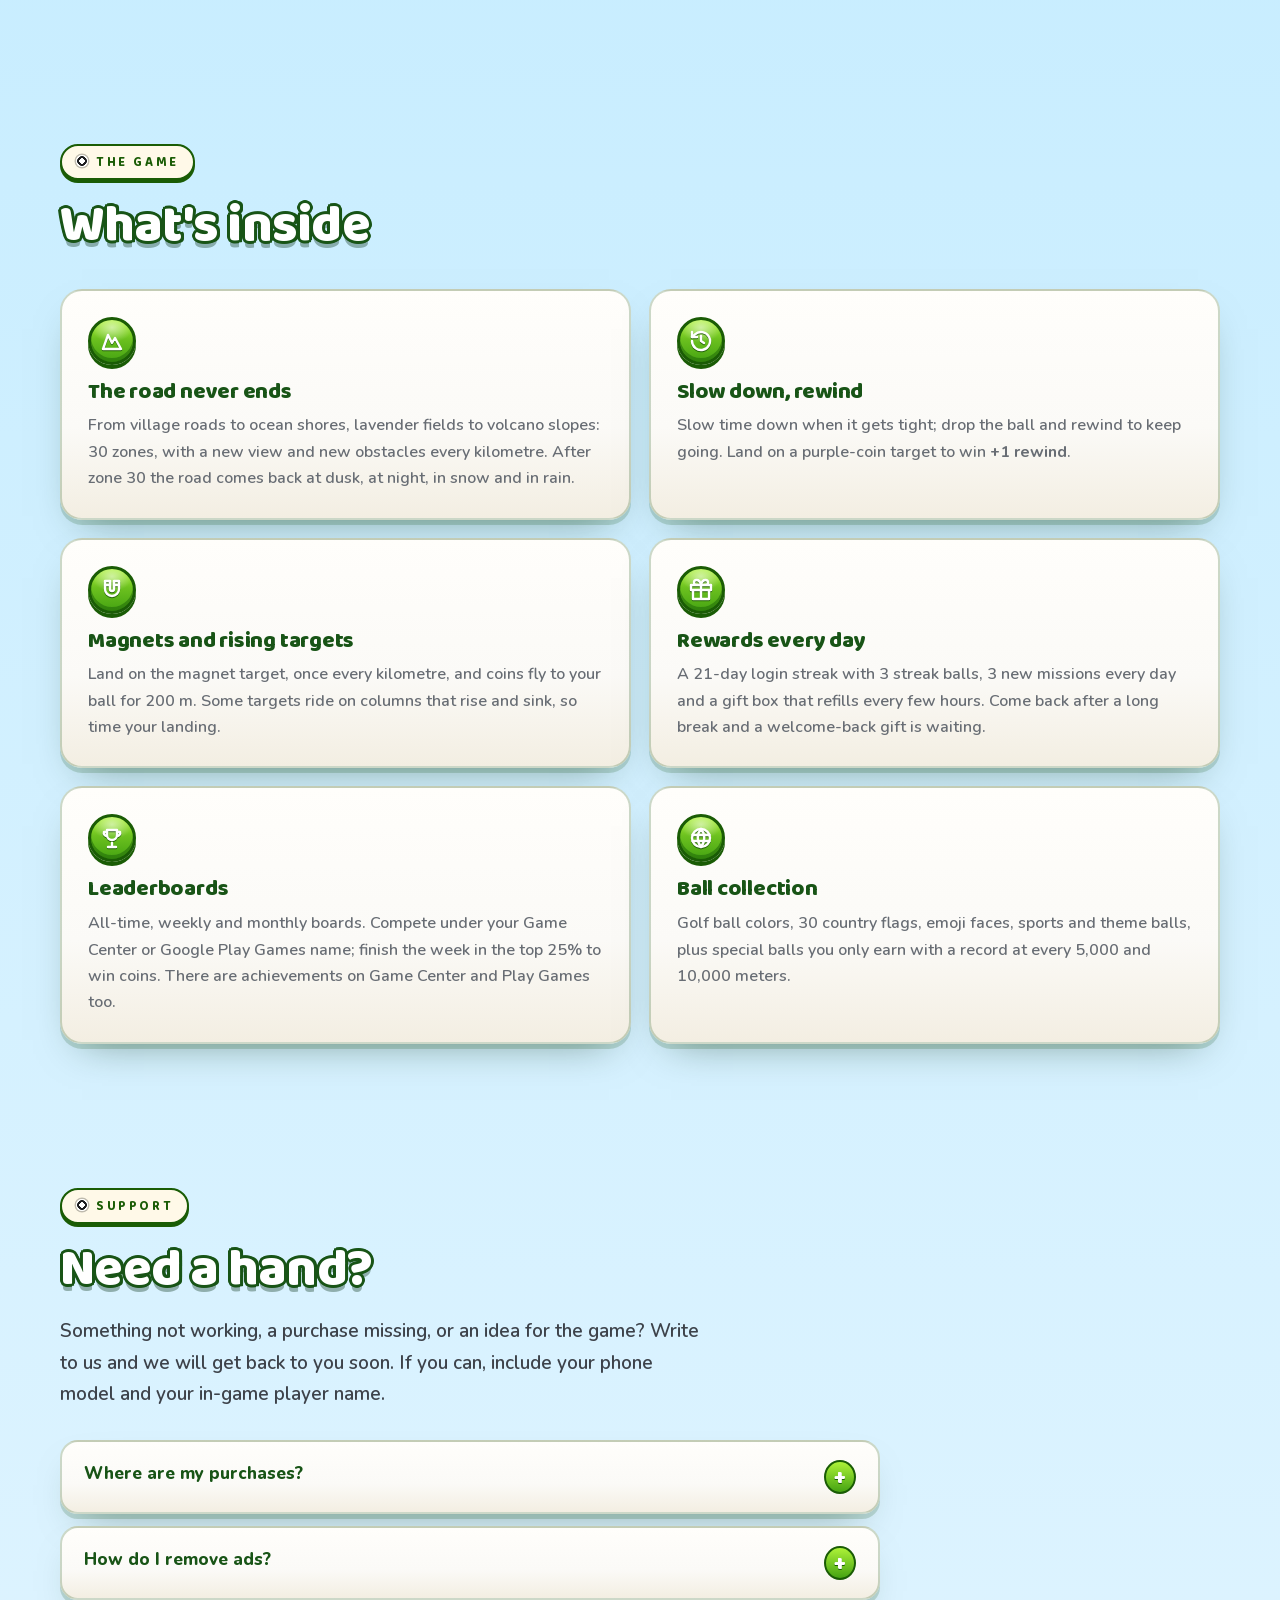
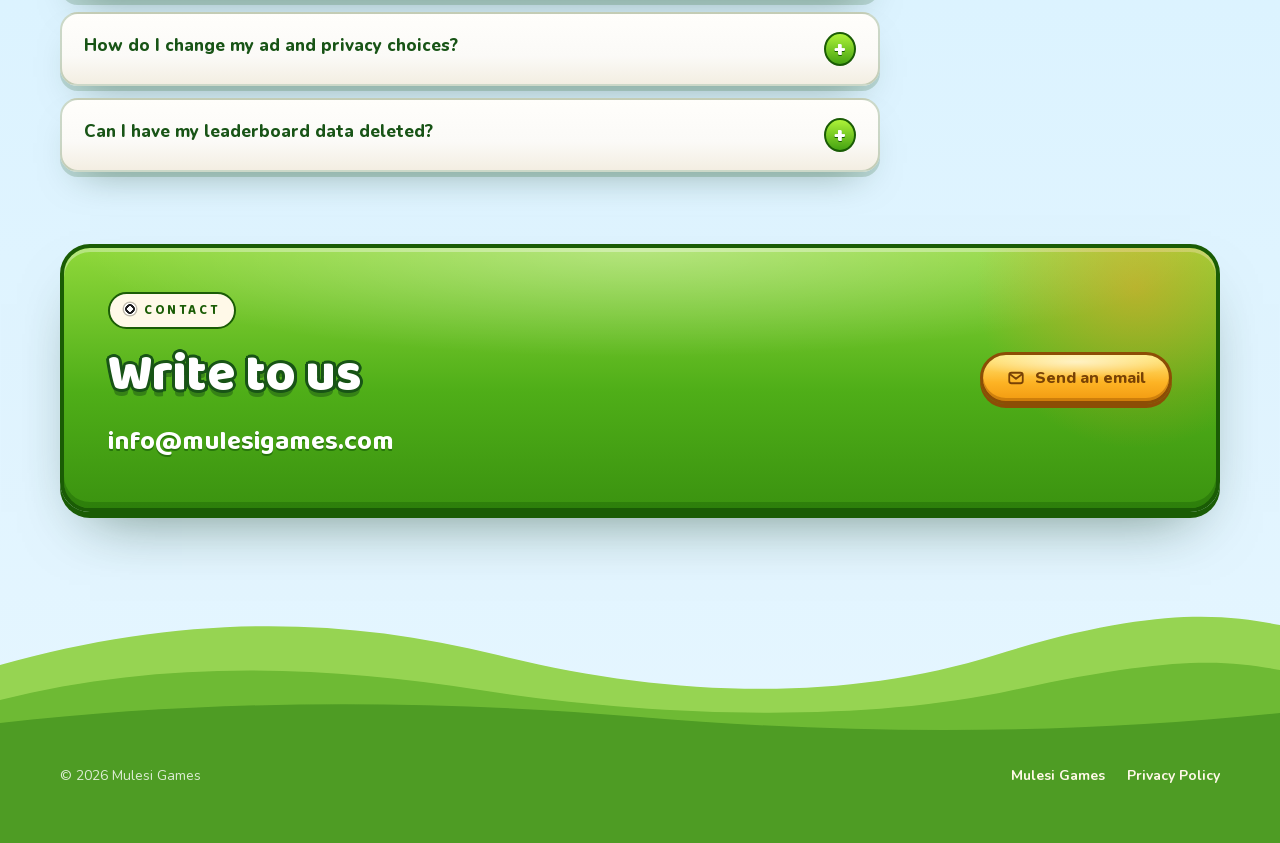
==== commit ede0287f: "Store links: Shoot to Crush on Google Play, 3 Force 5 on the App Store (+ Smart App Banner); game pa" ====
--- a/dontdrop/index.html
+++ b/dontdrop/index.html
@@ -23,7 +23,7 @@
 <header class="top">
   <div class="wrap">
     <a class="brand" href="/" aria-label="Mulesi Games">
-      <img class="mark" src="/assets/img/mulesi-logo.webp" alt="" width="46" height="51">
+      <img class="mark" src="/dontdrop/img/mulesi-logo.webp" alt="" width="46" height="51">
     </a>
     <nav class="nav">
       <a href="#screens"><span data-l="tr">Görseller</span><span data-l="en">Screens</span></a>
--- a/assets/site.css
+++ b/assets/site.css
@@ -72,6 +72,7 @@
 .brand b { font-family: var(--display); font-weight: 800; font-size: 26px; letter-spacing: -0.02em; line-height: 1; }
 .brand b i { font-style: normal; color: var(--orange); }
 .brand small { display: block; font-family: var(--display); font-weight: 700; font-size: 10.5px; letter-spacing: 0.42em; color: var(--orange); margin-top: 2px; }
+.brand img.mark { width: 46px; height: 51px; filter: drop-shadow(0 6px 12px rgba(0, 0, 0, 0.45)); }
 .nav { display: flex; gap: 22px; }
 .nav a { color: var(--muted); text-decoration: none; font-weight: 700; font-size: 15px; }
 .nav a:hover { color: var(--cream); }
@@ -318,6 +319,7 @@
   body { font-size: 16px; }
   .brand b { font-size: 23px; }
   .brand img { width: 38px; height: 38px; }
+  .brand img.mark { width: 40px; height: 44px; }
   .shots img { width: 200px; }
 }
 
@@ -347,6 +349,7 @@
   .top.scrolled .brand img { width: 36px; height: 36px; transform: rotate(-8deg); }
   .top.scrolled .brand b { font-size: 23px; }
   .top.scrolled .brand .dock { width: 40px; height: 44px; }
+  .top.scrolled .brand img.mark { width: 40px; height: 44px; transform: none; }
   .brand .dock { transition: width 0.3s ease, height 0.3s ease; }
 
   /* hero plays once on load */
